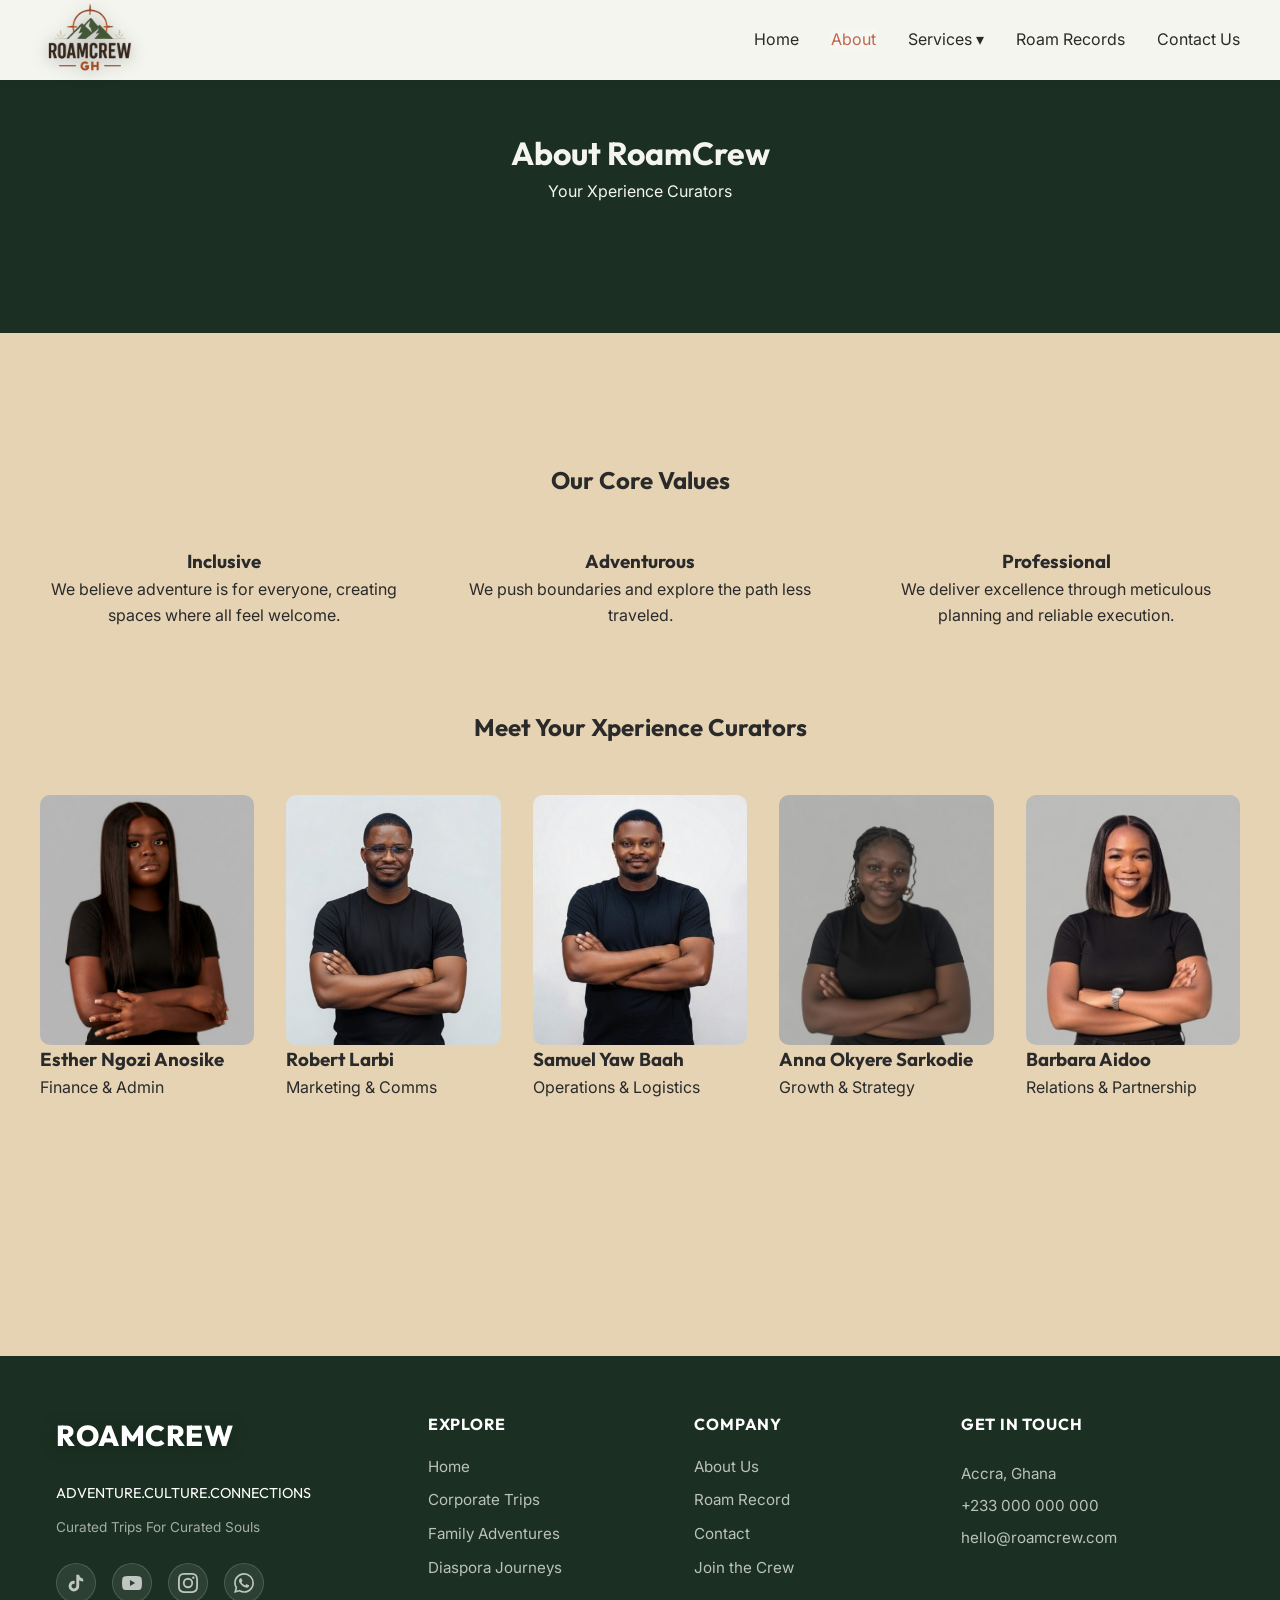
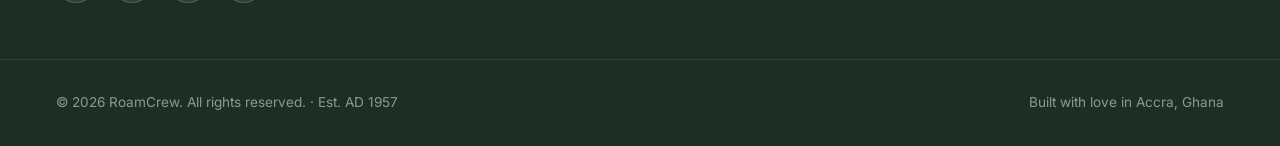
==== about.html @ 4300d651 "goo to go" ====
<!DOCTYPE html>
<html lang="en">
<head>
  <meta charset="UTF-8" />
  <meta name="viewport" content="width=device-width, initial-scale=1.0" />
  <title>About Us | RoamCrew</title>
  <link rel="icon" type="image/png" href="assets/roamcrew-logo_favi.jpg" />
  <link rel="preconnect" href="https://fonts.googleapis.com">
  <link rel="preconnect" href="https://fonts.gstatic.com" crossorigin>
  <link href="https://fonts.googleapis.com/css2?family=Inter:wght@400;500;600&family=Outfit:wght@700;800&display=swap" rel="stylesheet">
  <link rel="stylesheet" href="style.css">
</head>
<body>
<nav class="navbar" id="navbar">
    <div class="nav-container">
      <a href="index.html" class="nav-logo">
        <img src="assets/roamcrew-logo.png" alt="RoamCrew Logo" />
      </a>
      <ul class="nav-links" id="navLinks">
        <li><a href="index.html" >Home</a></li>
        <li><a href="about.html" class="nav-link active">About</a></li>
        <li class="dropdown">
          <a href="#" class="nav-link">Services ▾</a>
          <div class="dropdown-menu">
            <a href="corporate.html">Corporate Trips</a>
            <a href="family.html">Family & Group</a>
            <a href="individual.html">Diaspora & Individual</a>
          </div>
        <li><a href="records.html">Roam Records</a></li>
        <li><a href="contact.html">Contact Us</a></li>
      </ul>
    </div>
  </nav>

  <header class="page-header" style="background-color: var(--color-forest-green); color: var(--color-cream); padding: var(--spacing-xl) 0; text-align: center;">
    <div class="container">
      <h1 data-reveal>About RoamCrew</h1>
      <p data-reveal>Your Xperience Curators</p>
    </div>
  </header>

  <main class="container section">
    <section class="values" style="text-align: center; margin-bottom: 5rem;">
      <h2 data-reveal>Our Core Values</h2>
      <div class="values-grid" style="display: grid; grid-template-columns: repeat(auto-fit, minmax(200px, 1fr)); gap: 3rem; margin-top: 3rem;">
        <div class="value-item" data-reveal>
          <h3>Inclusive</h3>
          <p>We believe adventure is for everyone, creating spaces where all feel welcome.</p>
        </div>
        <div class="value-item" data-reveal>
          <h3>Adventurous</h3>
          <p>We push boundaries and explore the path less traveled.</p>
        </div>
        <div class="value-item" data-reveal>
          <h3>Professional</h3>
          <p>We deliver excellence through meticulous planning and reliable execution.</p>
        </div>
      </div>
    </section>

    <section class="team">
      <h2 style="text-align: center; margin-bottom: 3rem;" data-reveal>Meet Your Xperience Curators</h2>
      <div class="team-grid" style="display: grid; grid-template-columns: repeat(auto-fit, minmax(200px, 1fr)); gap: 2rem;">
        <a href="https://www.linkedin.com/in/esther-ngozi-anosike-173878185?utm_source=share_via&utm_content=profile&utm_medium=member_ios" target="_blank" rel="noopener noreferrer" class="team-card" data-reveal>
          <img src="assets/Ngozi.jpg" alt="Ngozi" class="team-img" style="object-fit: cover; width: 100%; height: 250px; border-radius: 10px;">
          <h3>Esther Ngozi Anosike</h3>
          <p>Finance & Admin</p>
        </a>
        <a href="https://www.linkedin.com/in/robertlarbi?utm_source=share_via&utm_content=profile&utm_medium=member_ios" target="_blank" rel="noopener noreferrer" class="team-card" data-reveal>
          <img src="assets/Robert.jpg" alt="Robert" class="team-img" style="object-fit: cover; width: 100%; height: 250px; border-radius: 10px;">
          <h3>Robert Larbi</h3>
          <p>Marketing & Comms</p>
        </a>
        <a href="https://www.linkedin.com/in/baah-yeboah-samuel?utm_source=share_via&utm_content=profile&utm_medium=member_ios" target="_blank" rel="noopener noreferrer" class="team-card" data-reveal>
          <img src="assets/Sam.jpg" alt="Sam" class="team-img" style="object-fit: cover; width: 100%; height: 250px; border-radius: 10px;">
          <h3>Samuel Yaw Baah</h3>
          <p>Operations & Logistics</p>
        </a>
        <a href="https://www.linkedin.com/in/anna-okyere-sarkodie-33b82614a?utm_source=share_via&utm_content=profile&utm_medium=member_ios" target="_blank" rel="noopener noreferrer" class="team-card" data-reveal>
          <img src="assets/Anna.jpg" alt="Anna" class="team-img" style="object-fit: cover; width: 100%; height: 250px; border-radius: 10px;">
          <h3>Anna Okyere Sarkodie</h3>
          <p>Growth & Strategy</p>
        </a>
        <a href="https://www.linkedin.com/in/barbara-aidoo-6665641a0?utm_source=share_via&utm_content=profile&utm_medium=member_ios" target="_blank" rel="noopener noreferrer" class="team-card" data-reveal>
          <img src="assets/Barbara.jpg" alt="Barbara" class="team-img" style="object-fit: cover; width: 100%; height: 250px; border-radius: 10px;">
          <h3>Barbara Aidoo</h3>
          <p>Relations & Partnership</p>
        </a>
      </div>
    </section>
  </main>

  <footer>
    <div class="footer-top">
      <div class="container">
        <div class="footer-grid">
          <div class="footer-brand">
<span class="footer-logo">ROAMCREW</span>
            <p class="footer-tagline">ADVENTURE.CULTURE.CONNECTIONS</p>
            <p class="footer-desc">Curated Trips For Curated Souls</p>
            <div class="footer-social">
              <a href="https://www.tiktok.com/@roamcrew" target="_blank" class="social-link" aria-label="TikTok">
                <svg viewBox="0 0 24 24" fill="currentColor"><path d="M19.59 6.69a4.83 4.83 0 0 1-3.77-4.25V2h-3.45v13.67a2.89 2.89 0 0 1-5.2 1.74 2.89 2.89 0 0 1 2.31-4.64 2.93 2.93 0 0 1 .88.13V9.4a6.84 6.84 0 0 0-1-.05A6.33 6.33 0 0 0 5 20.1a6.34 6.34 0 0 0 10.86-4.43v-7a8.16 8.16 0 0 0 4.77 1.52v-3.4a4.85 4.85 0 0 1-1-.1z"/></svg>
              </a>
              <a href="https://www.youtube.com/@roamcrew" target="_blank" class="social-link" aria-label="YouTube">
                <svg viewBox="0 0 24 24" fill="currentColor"><path d="M23.5 6.19a3.02 3.02 0 0 0-2.12-2.14C19.5 3.5 12 3.5 12 3.5s-7.5 0-9.38.55A3.02 3.02 0 0 0 .5 6.19 31.5 31.5 0 0 0 0 12a31.5 31.5 0 0 0 .5 5.81 3.02 3.02 0 0 0 2.12 2.14c1.88.55 9.38.55 9.38.55s7.5 0 9.38-.55a3.02 3.02 0 0 0 2.12-2.14A31.5 31.5 0 0 0 24 12a31.5 31.5 0 0 0-.5-5.81zM9.55 15.5V8.5l6.27 3.5-6.27 3.5z"/></svg>
              </a>
              <a href="https://www.instagram.com/roamcrew" target="_blank" class="social-link" aria-label="Instagram">
                <svg viewBox="0 0 24 24" fill="currentColor"><path d="M12 2.16c3.2 0 3.58.01 4.85.07 3.25.15 4.77 1.69 4.92 4.92.06 1.27.07 1.65.07 4.85 0 3.2-.01 3.58-.07 4.85-.15 3.23-1.66 4.77-4.92 4.92-1.27.06-1.65.07-4.85.07-3.2 0-3.58-.01-4.85-.07-3.26-.15-4.77-1.69-4.92-4.92-.06-1.27-.07-1.65-.07-4.85 0-3.2.01-3.58.07-4.85.15-3.23 1.66-4.77 4.92-4.92 1.27-.06 1.65-.07 4.85-.07zM12 0C8.74 0 8.33.01 7.05.07 2.7.27.27 2.7.07 7.05.01 8.33 0 8.74 0 12s.01 3.67.07 4.95c.2 4.35 2.63 6.78 6.98 6.98 1.28.06 1.69.07 4.95.07s3.67-.01 4.95-.07c4.35-.2 6.78-2.63 6.98-6.98.06-1.28.07-1.69.07-4.95s-.01-3.67-.07-4.95c-.2-4.35-2.63-6.78-6.98-6.98C15.67.01 15.26 0 12 0zm0 5.84a6.16 6.16 0 1 0 0 12.32 6.16 6.16 0 0 0 0-12.32zM12 16a4 4 0 1 1 0-8 4 4 0 0 1 0 8zm7.85-10.4a1.44 1.44 0 1 1-2.88 0 1.44 1.44 0 0 1 2.88 0z"/></svg>
              </a>
              <a href="https://wa.me/233000000000" target="_blank" class="social-link" aria-label="WhatsApp">
                <svg viewBox="0 0 24 24" fill="currentColor"><path d="M17.472 14.382c-.297-.149-1.758-.867-2.03-.967-.273-.099-.471-.148-.67.15-.197.297-.767.966-.94 1.164-.173.199-.347.223-.644.075-.297-.15-1.255-.463-2.39-1.475-.883-.788-1.48-1.761-1.653-2.059-.173-.297-.018-.458.13-.606.134-.133.298-.347.446-.52.149-.174.198-.298.298-.497.099-.198.05-.371-.025-.52-.075-.149-.669-1.612-.916-2.207-.242-.579-.487-.5-.669-.51-.173-.008-.371-.01-.57-.01-.198 0-.52.074-.792.372-.272.297-1.04 1.016-1.04 2.479 0 1.462 1.065 2.875 1.213 3.074.149.198 2.096 3.2 5.077 4.487.709.306 1.262.489 1.694.625.712.227 1.36.195 1.871.118.571-.085 1.758-.719 2.006-1.413.248-.694.248-1.289.173-1.413-.074-.124-.272-.198-.57-.347m-5.421 7.403h-.004a9.87 9.87 0 01-5.031-1.378l-.361-.214-3.741.982.998-3.648-.235-.374a9.86 9.86 0 01-1.51-5.26c.001-5.45 4.436-9.884 9.888-9.884 2.64 0 5.122 1.03 6.988 2.898a9.825 9.825 0 012.893 6.994c-.003 5.45-4.437 9.884-9.885 9.884m8.413-18.297A11.815 11.815 0 0012.05 0C5.495 0 .16 5.335.157 11.892c0 2.096.547 4.142 1.588 5.945L.057 24l6.305-1.654a11.882 11.882 0 005.683 1.448h.005c6.554 0 11.89-5.335 11.893-11.893a11.821 11.821 0 00-3.48-8.413z"/></svg>
              </a>
            </div>
          </div>
          <div class="footer-links-group">
            <h4>Explore</h4>
            <ul>
              <li><a href="index.html">Home</a></li>
              <li><a href="corporate.html">Corporate Trips</a></li>
              <li><a href="family.html">Family Adventures</a></li>
              <li><a href="individual.html">Diaspora Journeys</a></li>
            </ul>
          </div>
          <div class="footer-links-group">
            <h4>Company</h4>
            <ul>
              <li><a href="about.html">About Us</a></li>
              <li><a href="records.html">Roam Record</a></li>
              <li><a href="contact.html">Contact</a></li>
<li><a href="#loyalty">Join the Crew</a></li>
            </ul>
          </div>
          <div class="footer-contact">
            <h4>Get in Touch</h4>
            <p>Accra, Ghana</p>
            <p><a href="tel:+233000000000">+233 000 000 000</a></p>
            <p><a href="mailto:hello@roamcrew.com">hello@roamcrew.com</a></p>
          </div>
        </div>
      </div>
    </div>
    <div class="footer-bottom">
      <div class="container">
        <p>&copy; 2026 RoamCrew. All rights reserved. · Est. AD 1957</p>
        <p>Built with love in Accra, Ghana</p>
      </div>
    </div>
  </footer>

  <script src="main.js"></script>
</body>
</html>
---- style.css ----
:root {
  /* Brand Colors */
  --color-cream: #F5F5F0;
  --color-forest-green: #1B3022;
  --color-terracotta: #C1664C;
  --color-warm-sand: #E5D3B3;
  --color-charcoal: #2A2A2A;
  --color-white: #FFFFFF;

  /* Typography */
  --font-primary: 'Outfit', sans-serif;
  --font-secondary: 'Inter', sans-serif;

  /* Spacing */
  --spacing-xs: 0.5rem;
  --spacing-sm: 1rem;
  --spacing-md: 2rem;
  --spacing-lg: 3.5rem;
  --spacing-xl: 8rem;

  /* Radii */
  --radius-sm:   8px;
  --radius-md:   16px;
  --radius-lg:   24px;
  --radius-xl:   40px;
  --radius-pill: 9999px;

  /* Transitions */
  --transition-smooth: all 0.4s cubic-bezier(0.16, 1, 0.3, 1);
  --ease-smooth: cubic-bezier(0.4, 0, 0.2, 1);
  --ease-bounce: cubic-bezier(0.34, 1.56, 0.64, 1);
  --duration-fast: 0.2s;
  --duration-med:  0.4s;
  --duration-slow: 0.7s;

  /* Layout */
  --max-width: 1280px;
  --nav-height: 80px;

}

*,*::before, *::after {
  margin: 0;
  padding: 0;
  box-sizing: border-box;
}
html {
  scroll-behavior: smooth;
  font-size: 16px;
  -webkit-text-size-adjust: 100%;
}

body {
  font-family: var(--font-secondary);
  background-color: var(--color-warm-sand);
  color: var(--color-charcoal);
  line-height: 1.6;
  overflow-x: hidden;
}

h1, h2, h3, h4 {
  font-family: var(--font-primary);
  font-weight: 700;
}

a {
  text-decoration: none;
  color: inherit;
  transition: var(--transition-smooth);
}

ul {
  list-style: none;
}

img, video {
  max-width: 100%;
  height: auto;
  display: block;
}

.container {
  max-width: 1200px;
  margin: 0 auto;
  padding: 0 var(--spacing-sm);
}

.btn {
  display: inline-block;
  padding: 0.6rem 1.5rem;
  border-radius: 50px;
  font-weight: 600;
  cursor: pointer;
  border: none;
  transition: var(--transition-smooth);
  font-family: var(--font-primary);
  text-transform: uppercase;
  letter-spacing: 0.05em;
}

.btn-primary {
  background-color: var(--color-terracotta);
  color: var(--color-white);
}

.btn-primary:hover {
  background-color: var(--color-forest-green);
  transform: translateY(-2px);
  box-shadow: 0 4px 15px rgba(0,0,0,0.1);
}

.btn-outline {
  background-color: transparent;
  border: 2px solid var(--color-forest-green);
  color: var(--color-forest-green);
}

.btn-outline:hover {
  background-color: var(--color-forest-green);
  color: var(--color-white);
}

.btn-outline-white {
  background-color: transparent;
  border: 2px solid var(--color-white);
  color: var(--color-white);
}

.btn-outline-white:hover {
  background-color: var(--color-forest-green);
  border: 2px solid var(--color-forest-green);
  color: var(--color-white);
}

/* Navbar */
nav {
  background-color: var(--color-cream);
  padding: 1rem 0;
  position: sticky;
  top: 0;
  z-index: 1000;
  box-shadow: 0 2px 10px rgba(0,0,0,0.05);
  
}
.navbar {
  position: fixed;
  top: 0;
  left: 0;
  right: 0;
  z-index: 1000;
  height: var(--nav-height);
  transition: all var(--duration-med) var(--ease-smooth);
  padding: 0 1.5rem;
}

.nav-container {
  max-width: var(--max-width);
  margin: 0 auto;
  height: 100%;
  display: flex;
  align-items: center;
  justify-content: space-between;
  padding: 0 var(--spacing-sm);
  /*gap: 2rem;*/
}

.logo {
  font-family: var(--font-primary);
  font-size: 1.5rem;
  font-weight: 800;
  color: var(--color-forest-green);
}
.nav-logo img {
  height: 100px;
  width: auto;
  filter: drop-shadow(0 2px 8px rgba(0,0,0,0.3));
  transition: transform var(--duration-fast);
}
.nav-logo:hover img { transform: scale(1.05); }

.nav-links {
  display: flex;
  gap: 2rem;
}

.nav-links a:hover {
  color: var(--color-terracotta);
}
.nav-link.active {
  color: var(--color-terracotta);
  background: rgba(255,255,255,0.1);

}

  /* Dropdown */
.dropdown {
  position: relative;
}
.dropdown-menu {
  position: absolute;
  top: calc(100% + 0.5rem);
  left: 50%;
  transform: translateX(-50%) translateY(-10px);
  background: var(--color-terracotta);
  border: 1px solid rgba(255,255,255,0.1);
  border-radius: var(--radius-md);
  padding: 0.75rem;
  min-width: 220px;
  opacity: 0;
  pointer-events: none;
  transition: all var(--duration-fast) var(--ease-smooth);
  box-shadow: var(--shadow-lg);
}
.dropdown.open .dropdown-menu {
  opacity: 1;
  pointer-events: all;
  transform: translateX(-50%) translateY(0);
}
.dropdown-menu a {
  display: block;
  padding: 0.6rem 1rem;
  font-size: 0.9rem;
  color: rgba(255,255,255,0.8);
  border-radius: var(--radius-sm);
  transition: all var(--duration-fast);
}
.dropdown-menu a:hover {
  background: rgba(255,255,255,0.1);
  color: var(--color-white);
  padding-left: 1.25rem;
}

/* Footer */
footer {
  background-color: var(--color-forest-green);
  color: var(--color-cream);
  margin-top: var(--spacing-xl);
}

.footer-top {
  padding: var(--spacing-lg) 0;
}

.footer-grid {
  display: grid;
  grid-template-columns: 1.5fr 1fr 1fr 1.25fr;
  gap: var(--spacing-lg);
  align-items: start;
}

.footer-brand {
  display: flex;
  flex-direction: column;
  gap: var(--spacing-sm);
}

.footer-logo {
  font-family: var(--font-primary);
  font-size: 1.8rem;
  font-weight: 800;
  color: var(--color-white);
  letter-spacing: 0.02em;
  display: block;
  filter: drop-shadow(0 2px 8px rgba(0,0,0,0.3));
}

.footer-tagline {
  font-family: var(--font-primary);
  font-weight: 4500;
  font-size: 0.90rem;
  color: var(--color-white);
  margin-top: var(--spacing-xs);
}

.footer-desc {
  font-size: 0.85rem;
  color: rgba(255,255,255,0.6);
  margin-top: -0.25rem;
}

.footer-social {
  display: flex;
  gap: var(--spacing-sm);
  margin-top: var(--spacing-xs);
}

.social-link {
  width: 40px;
  height: 40px;
  display: flex;
  align-items: center;
  justify-content: center;
  color: rgba(255,255,255,0.7);
  background: rgba(255,255,255,0.08);
  border: 1px solid rgba(255,255,255,0.15);
  border-radius: 50%;
  transition: var(--transition-smooth);
}

.social-link svg {
  width: 20px;
  height: 20px;
}

.social-link:hover {
  background: rgba(255,255,255,0.15);
  color: var(--color-white);
  border-color: rgba(255,255,255,0.3);
  transform: translateY(-3px);
}

.footer-links-group h4,
.footer-contact h4 {
  font-family: var(--font-primary);
  font-size: 1rem;
  font-weight: 700;
  color: var(--color-white);
  margin-bottom: var(--spacing-sm);
  text-transform: uppercase;
  letter-spacing: 0.05em;
}

.footer-links-group ul {
  display: flex;
  flex-direction: column;
  gap: 0.5rem;
}

.footer-links-group ul li a,
.footer-contact p a {
  color: rgba(255,255,255,0.7);
  font-size: 0.95rem;
  transition: var(--transition-smooth);
}

.footer-links-group ul li a:hover,
.footer-contact p a:hover {
  color: var(--color-white);
  padding-left: 0.25rem;
}

.footer-contact {
  display: flex;
  flex-direction: column;
  gap: 0.5rem;
}

.footer-contact p {
  color: rgba(255,255,255,0.7);
  font-size: 0.95rem;
}

.footer-wa-btn {
  margin-top: var(--spacing-sm);
  align-self: flex-start;
}

.footer-bottom {
  border-top: 1px solid rgba(255,255,255,0.08);
  padding: var(--spacing-md) 0;
}

.footer-bottom .container {
  display: flex;
  justify-content: space-between;
  align-items: center;
  flex-wrap: wrap;
  gap: var(--spacing-sm);
}

.footer-bottom p {
  font-size: 0.85rem;
  color: rgba(255,255,255,0.5);
}

@media (max-width: 900px) {
  .footer-grid {
    grid-template-columns: 1fr 1fr;
    gap: var(--spacing-md);
  }
  .footer-brand {
    grid-column: 1 / -1;
  }
}

@media (max-width: 480px) {
  .footer-grid {
    grid-template-columns: 1fr;
  }
  .footer-bottom .container {
    flex-direction: column;
    text-align: center;
  }
}

/* Hero Section */
.hero {
  height: 100vh;
  position: relative;
  display: flex;
  align-items: center;
  justify-content: center;
  overflow: hidden;
  color: var(--color-white);
  text-align: center;
}

.hero-video {
  position: absolute;
  top: 50%;
  left: 50%;
  min-width: 100%;
  min-height: 100%;
  width: auto;
  height: auto;
  transform: translate(-50%, -50%);
  z-index: -2;
  object-fit: cover;
}

.hero-overlay {
  position: absolute;
  top: 0;
  left: 0;
  width: 100%;
  height: 100%;
  background: rgba(27, 48, 34, 0.4); /* Deep Forest Green with transparency */
  z-index: -1;
}

.hero-content h1 {
  font-size: 3rem;
  margin-bottom: 1rem;
  text-transform: uppercase;
  letter-spacing: 0.1em;
}

.hero-content p {
  font-size: 1.5rem;
  margin-bottom: 2rem;
  font-weight: 300;
  letter-spacing: 0.2em;
}

.hero-actions {
  display: flex;
  gap: 1.5rem;
  justify-content: center;
}

/* Sections */
.section {
  padding: var(--spacing-xl) 0;
}

.section-title {
  text-align: center;
  font-size: 2.5rem;
  margin-bottom: var(--spacing-lg);
  color: var(--color-forest-green);
}

/* Adventure Grid */
.adventure-grid {
  display: grid;
  grid-template-columns: repeat(auto-fit, minmax(300px, 1fr));
  gap: var(--spacing-md);
}

.adventure-card {
  background: var(--color-white);
  border-radius: 15px;
  overflow: hidden;
  box-shadow: 0 10px 30px rgba(0,0,0,0.05);
  transition: var(--transition-smooth);
}

.adventure-card:hover {
  transform: translateY(-10px);
}

.adventure-card.tbd {
  background: var(--color-cream);
  border: 2px dashed var(--color-forest-green);
  display: flex;
  align-items: center;
  justify-content: center;
  min-height: 400px;
  text-align: center;
}

.card-image img {
  width: 100%;
  height: 300px;
  object-fit: cover;
}

.card-content {
  padding: 1.5rem;
}

.card-content h3 {
  margin-bottom: 0.5rem;
}

.card-content p {
  color: var(--color-terracotta);
  font-weight: 600;
  margin-bottom: 1rem;
}

/* --- Featured Card: Full-bleed image with overlay --- */
.adventure-card.card-image-bg {
  position: relative;
  min-height: 400px;
  display: flex;
  align-items: flex-end;
  background: none;
  overflow: hidden;
  cursor: pointer;
  transition: transform 0.5s cubic-bezier(0.34, 1.56, 0.64, 1), box-shadow 0.5s ease;
}

.adventure-card.card-image-bg:hover {
  transform: translateY(-12px) scale(1.02);
  box-shadow: 0 24px 50px rgba(0, 0, 0, 0.25);
}

.adventure-card.card-image-bg .card-bg-img {
  position: absolute;
  top: 0;
  left: 0;
  width: 100%;
  height: 100%;
  object-fit: cover;
  z-index: 0;
  border-radius: 15px;
  transition: transform 0.7s cubic-bezier(0.16, 1, 0.3, 1);
}

.adventure-card.card-image-bg:hover .card-bg-img {
  transform: scale(1.1);
}

.adventure-card.card-image-bg::before {
  content: '';
  position: absolute;
  inset: 0;
  background: linear-gradient(to top, rgba(0, 0, 0, 0.75) 0%, rgba(0, 0, 0, 0.35) 50%, rgba(0, 0, 0, 0.1) 100%);
  z-index: 1;
  border-radius: 15px;
  transition: background 0.5s ease;
}

.adventure-card.card-image-bg:hover::before {
  background: linear-gradient(to top, rgba(0, 0, 0, 0.85) 0%, rgba(0, 0, 0, 0.45) 50%, rgba(0, 0, 0, 0.2) 100%);
}

.adventure-card.card-image-bg .card-content {
  position: relative;
  z-index: 2;
  color: var(--color-white);
  width: 100%;
  transition: transform 0.5s cubic-bezier(0.16, 1, 0.3, 1);
}

.adventure-card.card-image-bg:hover .card-content {
  transform: translateY(-4px);
}

.adventure-card.card-image-bg .card-content h3 {
  color: var(--color-white);
}

.adventure-card.card-image-bg .card-content p {
  color: var(--color-warm-sand);
}

.adventure-card.card-image-bg .btn-primary {
  background-color: var(--color-terracotta);
  color: var(--color-white);
  position: relative;
  z-index: 3;
  transition: all 0.3s ease;
}

.adventure-card.card-image-bg .btn-primary:hover {
  background-color: var(--color-forest-green);
  transform: translateY(-2px);
  box-shadow: 0 4px 15px rgba(0, 0, 0, 0.3);
}

/* --- Image Lightbox Modal --- */
.modal-overlay {
  position: fixed;
  inset: 0;
  background: rgba(0, 0, 0, 0.92);
  display: flex;
  align-items: center;
  justify-content: center;
  z-index: 2000;
  opacity: 0;
  pointer-events: none;
  transition: opacity 0.4s ease;
  padding: 2rem;
}

.modal-overlay.active {
  opacity: 1;
  pointer-events: all;
}

.lightbox-content {
  position: relative;
  max-width: 90vw;
  max-height: 90vh;
  display: flex;
  align-items: center;
  justify-content: center;
  transform: scale(0.9);
  transition: transform 0.4s cubic-bezier(0.34, 1.56, 0.64, 1);
}

.modal-overlay.active .lightbox-content {
  transform: scale(1);
}

.lightbox-img {
  max-width: 100%;
  max-height: 85vh;
  border-radius: var(--radius-md);
  box-shadow: 0 20px 60px rgba(0, 0, 0, 0.5);
  object-fit: contain;
}

.lightbox-close {
  position: absolute;
  top: -48px;
  right: 0;
  background: none;
  border: none;
  color: var(--color-white);
  font-size: 2.5rem;
  cursor: pointer;
  line-height: 1;
  opacity: 0.8;
  transition: opacity 0.2s ease, transform 0.2s ease;
  z-index: 10;
}

.lightbox-close:hover {
  opacity: 1;
  transform: scale(1.1);
}

.lightbox-caption {
  position: absolute;
  bottom: -48px;
  left: 0;
  right: 0;
  text-align: center;
  color: var(--color-white);
  font-family: var(--font-primary);
  font-size: 1.2rem;
  opacity: 0.9;
}

/* Loyalty Section */
.loyalty-section {
  background-color: var(--color-forest-green);
  color: var(--color-cream);
  padding: var(--spacing-lg) 0;
  text-align: center;
}

.loyalty-box {
  max-width: 800px;
  margin: 0 auto;
}

.discount-grid {
  display: flex;
  justify-content: center;
  gap: var(--spacing-lg);
  margin-top: var(--spacing-md);
}

.discount-item .percentage {
  display: block;
  font-size: 3rem;
  font-family: var(--font-primary);
  color: var(--color-terracotta);
}

/* Trust Badges */
.trust-badges {
  /*background-color: var(--color-cream);*/
  padding: 1.5rem 0;
  border-bottom: 1px solid rgba(255,255,255,0.08);
}

.trust-container {
  max-width: var(--max-width);
  margin: 0 auto;
  padding: 0 var(--spacing-sm);
}
.trust-label {
  text-align: center;
  font-size: 0.7rem;
  font-weight: 700;
  letter-spacing: 0.2em;
  text-transform: uppercase;
  color: var(--color-forest-green);
  margin-bottom: 1.25rem;
}
.trust-carousel-wrapper {
  overflow: hidden;
  width: 100%;
}

.trust-logos {
  display: flex;
  align-items: center;
  gap: 1rem;
  flex-wrap: nowrap;
  width: max-content;
  animation: scrollTrust 25s linear infinite;
}

.trust-logos:hover {
  animation-play-state: paused;
}

@keyframes scrollTrust {
  0% {
    transform: translateX(0);
  }
  100% {
    transform: translateX(-50%);
  }
}
.trust-logo-item { display: flex; align-items: center; }
.trust-logo-badge {
  display: flex;
  align-items: center;
  gap: 0.5rem;
  color: var(--color-forest-green);
  font-weight: 600;
  font-size: 0.9rem;
  padding: 0.4rem 1rem;
  border-radius: var(--radius-pill);
  border: 1px solid rgba(255,255,255,0.1);
  transition: all var(--duration-fast);
}
.trust-logo-badge:hover {
  background: rgba(255,255,255,0.1);
  color: var(--white);
}
.trust-icon { font-size: 1.2rem; }
.trust-logo-img {
  height: 80px;
  width: auto;
  max-width: 160px;
  object-fit: contain;
  opacity: 0.85;
  transition: opacity var(--duration-fast);
}
.trust-logo-img:hover {
  opacity: 1;
}
.trust-divider {
  width: 1px;
  height: 24px;
  margin: 0 0.25rem;
}


.badges-grid {
  display: flex;
  flex-direction: column;
  gap: 2rem;
  align-items: center;
}

.badge-item img {
  width: 80px;
  margin: 0 auto 0.5rem;
}

/* WhatsApp Button */
.whatsapp-btn {
  position: fixed;
  bottom: 2rem;
  right: 2rem;
  width: 60px;
  height: 60px;
  background-color: #25D366;
  border-radius: 50%;
  display: flex;
  align-items: center;
  justify-content: center;
  box-shadow: 0 4px 15px rgba(0,0,0,0.2);
  z-index: 1000;
}

.whatsapp-btn img {
  width: 35px;
}

/* Services Section */
.services-section {
  background-color: var(--color-forest-green);
  color: var(--color-cream);
  padding: var(--spacing-xl) 0;
}

.services-section .section-header {
  text-align: center;
  max-width: 700px;
  margin: 0 auto var(--spacing-lg);
}

.services-section .section-badge {
  display: inline-block;
  padding: 0.4rem 1rem;
  /*background: rgba(255,255,255,0.1);
  border: 1px solid rgba(255,255,255,0.15);*/
  border-radius: var(--radius-pill);
  font-size: 0.85rem;
  font-weight: 700;
  letter-spacing: 0.15em;
  text-transform: uppercase;
  color: var(--color-warm-sand);
  margin-bottom: var(--spacing-sm);
}

.services-section .section-title {
  color: var(--color-white);
  font-size: 2.5rem;
  margin-bottom: var(--spacing-sm);
}

.services-section .section-sub {
  color: rgba(255,255,255,0.75);
  font-size: 1.1rem;
  line-height: 1.6;
}

.services-grid {
  display: grid;
  grid-template-columns: repeat(auto-fit, minmax(320px, 1fr));
  gap: var(--spacing-md);
}
 .section-sub_a {
  font-size: 1.1rem;
  color: var(--color-charcoal);
  max-width: 600px;
  margin: 0 auto;
  line-height: 1.7;
}

.service-card {
  background: rgba(255,255,255,0.05);
  border: 1px solid rgba(255,255,255,0.1);
  border-radius: var(--radius-lg);
  padding: var(--spacing-md);
  display: flex;
  flex-direction: column;
  gap: var(--spacing-sm);
  transition: var(--transition-smooth);
  backdrop-filter: blur(10px);
}

.service-card:hover {
  transform: translateY(-8px);
  background: rgba(255,255,255,0.08);
  border-color: rgba(255,255,255,0.25);
  box-shadow: 0 20px 40px rgba(0,0,0,0.2);
}

.service-icon-wrap {
  width: 56px;
  height: 56px;
  background: rgba(255,255,255,0.1);
  border-radius: var(--radius-md);
  display: flex;
  align-items: center;
  justify-content: center;
  margin-bottom: var(--spacing-xs);
}

.service-icon {
  width: 28px;
  height: 28px;
  color: var(--color-warm-sand);
}

.service-tag {
  display: inline-block;
  font-size: 0.75rem;
  font-weight: 700;
  letter-spacing: 0.1em;
  text-transform: uppercase;
  color: var(--color-terracotta);
  margin-bottom: 0.25rem;
}

.service-content h3 {
  color: var(--color-white);
  font-size: 1.4rem;
  margin-bottom: var(--spacing-xs);
}

.service-content p {
  color: rgba(255,255,255,0.7);
  font-size: 0.95rem;
  line-height: 1.6;
  margin-bottom: var(--spacing-sm);
}

.service-features {
  margin-bottom: var(--spacing-sm);
}

.service-features li {
  color: rgba(255,255,255,0.75);
  font-size: 0.9rem;
  margin-bottom: 0.35rem;
  display: flex;
  align-items: center;
  gap: 0.5rem;
}

.service-cta {
  display: inline-flex;
  align-items: center;
  gap: 0.4rem;
  color: var(--color-warm-sand);
  font-weight: 600;
  font-size: 0.95rem;
  margin-top: auto;
  transition: var(--transition-smooth);
}

.service-card:hover .service-cta {
  color: var(--color-white);
  gap: 0.7rem;
}

/* Why RoamCrew Section */
.why-section {
  background-color: var(--color-warm-sand);
  padding: var(--spacing-xl) 0;
  overflow: hidden;
}

.why-section .section-badge {
  display: inline-block;
  padding: 0.25rem 0.75rem;
  border-radius: var(--radius-pill);
  font-size: 0.8rem;
  font-weight: 700;
  letter-spacing: 0.12em;
  text-transform: uppercase;
  color: var(--color-terracotta);
  background: rgba(193, 102, 76, 0.1);
  border: 1px solid rgba(193, 102, 76, 0.2);
  margin-bottom: var(--spacing-xs);
}

.why-section .section-title {
  text-align: left;
  font-size: 2.8rem;
  color: var(--color-forest-green);
  margin-bottom: var(--spacing-sm);
  line-height: 1.15;
}

.why-grid {
  display: grid;
  grid-template-columns: 1fr 1fr;
  gap: var(--spacing-lg);
  align-items: center;
  min-height: 600px;
}

.why-content {
  display: flex;
  flex-direction: column;
  align-items: flex-start;
  gap: var(--spacing-md);
}

.why-desc {
  font-size: 1.1rem;
  line-height: 1.7;
  color: var(--color-charcoal);
  max-width: 520px;
}

.why-stats {
  display: flex;
  gap: var(--spacing-lg);
  margin: var(--spacing-sm) 0;
}

.why-stat {
  display: flex;
  flex-direction: column;
  gap: 0.35rem;
}

.stat-number {
  font-family: var(--font-primary);
  font-size: 2.2rem;
  font-weight: 800;
  color: var(--color-terracotta);
  line-height: 1;
}

.stat-label {
  font-size: 0.85rem;
  color: var(--color-charcoal);
  opacity: 0.75;
  font-weight: 500;
}

/* Why Bars Visual */
.why-visual {
  display: flex;
  align-items: center;
  justify-content: center;
  height: 100%;
}

.why-bars {
  display: flex;
  flex-direction: column;
  gap: 1rem;
  width: 100%;
  max-width: 480px;
  padding: 0 1rem;
}

.why-bar {
  position: relative;
  width: 100%;
  min-height: 120px;
  border-radius: var(--radius-lg);
  display: flex;
  align-items: center;
  padding: 1.25rem 1.5rem;
  cursor: pointer;
  transition: all 0.5s cubic-bezier(0.34, 1.56, 0.64, 1);
  overflow: hidden;
  box-shadow: 0 8px 30px rgba(0,0,0,0.08);
}

.why-bar-1 {
  background: linear-gradient(135deg, rgba(193, 102, 76, 0.95) 0%, rgba(193, 102, 76, 1) 100%);
}

.why-bar-2 {
  background: linear-gradient(135deg, rgba(27, 48, 34, 0.95) 0%, rgba(27, 48, 34, 1) 100%);
}

.why-bar-3 {
  background: linear-gradient(135deg, rgba(229, 211, 179, 0.95) 0%, rgba(229, 211, 179, 1) 100%);
}

.why-bar-inner {
  display: flex;
  flex-direction: row;
  align-items: center;
  text-align: left;
  gap: 1rem;
  transition: all 0.5s cubic-bezier(0.34, 1.56, 0.64, 1);
}

.why-bar-emoji {
  font-size: 2.5rem;
  display: block;
  flex-shrink: 0;
  transition: transform 0.4s var(--ease-bounce);
}

.why-bar-text h4 {
  font-size: 1.1rem;
  font-weight: 700;
  color: var(--color-white);
  margin-bottom: 0.35rem;
  line-height: 1.2;
}

.why-bar-text p {
  font-size: 0.9rem;
  line-height: 1.5;
  color: rgba(255,255,255,0.9);
  max-width: 100%;
  opacity: 0.95;
}

.why-bar-3 .why-bar-text h4,
.why-bar-3 .why-bar-text p {
  color: var(--color-forest-green);
}

.why-bar-3 .why-bar-text p {
  color: rgba(27, 48, 34, 0.85);
}

/* Hover Effects */
.why-bar:hover {
  transform: translateY(-6px) scale(1.02);
  box-shadow: 0 20px 45px rgba(0,0,0,0.12);
  z-index: 2;
}

.why-bar:hover .why-bar-emoji {
  transform: scale(1.15) rotate(-5deg);
}

.why-bar:hover .why-bar-inner {
  gap: 1.15rem;
}

/* Bar entrance animation */
.why-bar[data-reveal="bar"] {
  opacity: 0;
  transform: translateX(40px) scaleX(0.95);
  transform-origin: center;
}

.why-bar[data-reveal="bar"].revealed {
  opacity: 1;
  transform: translateX(0) scaleX(1);
}

.why-bar[data-reveal="bar"].revealed:nth-child(1) { transition-delay: 0.1s; }
.why-bar[data-reveal="bar"].revealed:nth-child(2) { transition-delay: 0.25s; }
.why-bar[data-reveal="bar"].revealed:nth-child(3) { transition-delay: 0.4s; }

/* Responsive */
@media (max-width: 900px) {
  .why-grid {
    grid-template-columns: 1fr;
    gap: var(--spacing-lg);
    min-height: auto;
  }

  .why-section .section-title {
    font-size: 2.2rem;
    text-align: center;
  }

  .why-content {
    align-items: center;
    text-align: center;
  }

  .why-desc {
    max-width: 100%;
  }

  .why-stats {
    justify-content: center;
    gap: var(--spacing-md);
  }

  .why-visual {
    min-height: auto;
  }

  .why-bars {
    height: auto;
    max-width: 100%;
    padding: 0;
  }
}

@media (max-width: 480px) {
  .why-bars {
    gap: 0.75rem;
    height: auto;
  }

  .why-bar {
    min-height: 100px;
    padding: 1rem;
    gap: 0.75rem;
  }

  .why-bar-emoji {
    font-size: 2rem;
  }

  .why-bar-text h4 {
    font-size: 1rem;
  }

  .why-bar-text p {
    font-size: 0.8rem;
  }

  .stat-number {
    font-size: 1.8rem;
  }
}

/* ===== TESTIMONIALS SECTION ===== */
.testimonials-section {
  background: linear-gradient(180deg, var(--color-warm-sand) 0%, var(--color-cream) 40%, var(--color-cream) 100%);
  padding: var(--spacing-xl) 0;
  position: relative;
  overflow: hidden;
}

.testimonials-section::before {
  content: '';
  position: absolute;
  top: -100px;
  right: -100px;
  width: 400px;
  height: 400px;
  background: radial-gradient(circle, rgba(193, 102, 76, 0.08) 0%, transparent 70%);
  pointer-events: none;
}

.testimonials-section::after {
  content: '';
  position: absolute;
  bottom: -100px;
  left: -100px;
  width: 400px;
  height: 400px;
  background: radial-gradient(circle, rgba(27, 48, 34, 0.06) 0%, transparent 70%);
  pointer-events: none;
}

.testimonials-section .section-header {
  text-align: center;
  margin-bottom: var(--spacing-lg);
  position: relative;
  z-index: 1;
}

.testimonials-section .section-badge {
  display: inline-block;
  padding: 0.4rem 1rem;
  border-radius: var(--radius-pill);
  font-size: 0.85rem;
  font-weight: 700;
  letter-spacing: 0.15em;
  text-transform: uppercase;
  color: var(--color-terracotta);
  background: rgba(193, 102, 76, 0.1);
  border: 1px solid rgba(193, 102, 76, 0.2);
  margin-bottom: var(--spacing-sm);
}

.testimonials-section .section-title {
  color: var(--color-forest-green);
  font-size: 2.5rem;
  margin-bottom: 0;
}

.testimonials-grid {
  display: grid;
  grid-template-columns: repeat(3, 1fr);
  gap: var(--spacing-md);
  position: relative;
  z-index: 1;
}

.testimonial-card {
  background: var(--color-white);
  border-radius: var(--radius-lg);
  padding: var(--spacing-md);
  display: flex;
  flex-direction: column;
  position: relative;
  box-shadow: 0 8px 30px rgba(27, 48, 34, 0.06);
  border: 1px solid rgba(27, 48, 34, 0.05);
  transition: all 0.5s cubic-bezier(0.34, 1.56, 0.64, 1);
  overflow: hidden;
}

.testimonial-card::before {
  content: '';
  position: absolute;
  top: 0;
  left: 0;
  right: 0;
  height: 4px;
  background: linear-gradient(90deg, var(--color-terracotta), var(--color-warm-sand));
  opacity: 0;
  transition: opacity 0.4s ease;
}

.testimonial-card:hover {
  transform: translateY(-12px) scale(1.02);
  box-shadow: 0 24px 50px rgba(27, 48, 34, 0.12);
  border-color: rgba(193, 102, 76, 0.2);
}

.testimonial-card:hover::before {
  opacity: 1;
}

.testimonial-card--featured {
  background: linear-gradient(135deg, var(--color-forest-green) 0%, #2a4a35 100%);
  color: var(--color-white);
  border: 1px solid rgba(255, 255, 255, 0.08);
  box-shadow: 0 12px 40px rgba(27, 48, 34, 0.2);
}

.testimonial-card--featured::before {
  background: linear-gradient(90deg, var(--color-warm-sand), var(--color-terracotta));
}

.testimonial-card--featured .testimonial-quote {
  color: var(--color-warm-sand);
  opacity: 0.6;
}

.testimonial-card--featured .testimonial-text {
  color: rgba(255, 255, 255, 0.95);
}

.testimonial-card--featured .author-name {
  color: var(--color-white);
}

.testimonial-card--featured .author-role {
  color: rgba(255, 255, 255, 0.7);
}

.testimonial-card--featured .star {
  color: var(--color-warm-sand);
}

.testimonial-quote {
  font-family: var(--font-primary);
  font-size: 4rem;
  line-height: 1;
  color: var(--color-terracotta);
  opacity: 0.35;
  margin-bottom: -0.5rem;
  user-select: none;
  transition: all 0.4s var(--ease-bounce);
}

.testimonial-card:hover .testimonial-quote {
  transform: scale(1.15) rotate(-3deg);
  opacity: 0.55;
}

.testimonial-text {
  font-size: 1.05rem;
  line-height: 1.7;
  color: var(--color-charcoal);
  margin-bottom: var(--spacing-md);
  flex-grow: 1;
  font-style: italic;
}

.testimonial-stars {
  display: flex;
  gap: 0.25rem;
  margin-bottom: var(--spacing-sm);
}

.star {
  font-size: 1rem;
  color: var(--color-terracotta);
  transition: transform 0.3s var(--ease-bounce);
}

.testimonial-card:hover .star {
  animation: starPop 0.5s ease forwards;
}

.testimonial-card:hover .star:nth-child(1) { animation-delay: 0s; }
.testimonial-card:hover .star:nth-child(2) { animation-delay: 0.05s; }
.testimonial-card:hover .star:nth-child(3) { animation-delay: 0.1s; }
.testimonial-card:hover .star:nth-child(4) { animation-delay: 0.15s; }
.testimonial-card:hover .star:nth-child(5) { animation-delay: 0.2s; }

@keyframes starPop {
  0% { transform: scale(1); }
  50% { transform: scale(1.3); }
  100% { transform: scale(1); }
}

.testimonial-author {
  display: flex;
  align-items: center;
  gap: var(--spacing-sm);
  margin-top: auto;
  padding-top: var(--spacing-sm);
  border-top: 1px solid rgba(27, 48, 34, 0.06);
}

.testimonial-card--featured .testimonial-author {
  border-top: 1px solid rgba(255, 255, 255, 0.1);
}

.author-avatar {
  width: 48px;
  height: 48px;
  border-radius: 50%;
  display: flex;
  align-items: center;
  justify-content: center;
  font-family: var(--font-primary);
  font-weight: 700;
  font-size: 0.9rem;
  color: var(--color-white);
  background: linear-gradient(135deg, var(--color-terracotta) 0%, #d9856a 100%);
  flex-shrink: 0;
  transition: all 0.4s var(--ease-bounce);
}

.testimonial-card:hover .author-avatar {
  transform: scale(1.1) rotate(5deg);
  box-shadow: 0 4px 12px rgba(193, 102, 76, 0.3);
}

.testimonial-card--featured .author-avatar {
  background: linear-gradient(135deg, var(--color-warm-sand) 0%, #f0e0c5 100%);
  color: var(--color-forest-green);
}

.author-info {
  display: flex;
  flex-direction: column;
  gap: 0.15rem;
}

.author-name {
  font-family: var(--font-primary);
  font-weight: 700;
  font-size: 1rem;
  color: var(--color-forest-green);
}

.author-role {
  font-size: 0.85rem;
  color: rgba(42, 42, 42, 0.6);
  font-weight: 500;
}

/* Testimonial entrance animations */
.testimonial-card[data-reveal] {
  opacity: 0;
  transform: translateY(40px) scale(0.95);
  transition: all 0.7s cubic-bezier(0.16, 1, 0.3, 1);
}

.testimonial-card[data-reveal].revealed {
  opacity: 1;
  transform: translateY(0) scale(1);
}

.testimonial-card[data-reveal].revealed:nth-child(1) { transition-delay: 0.1s; }
.testimonial-card[data-reveal].revealed:nth-child(2) { transition-delay: 0.25s; }
.testimonial-card[data-reveal].revealed:nth-child(3) { transition-delay: 0.4s; }

/* Responsive Testimonials */
@media (max-width: 900px) {
  .testimonials-grid {
    grid-template-columns: 1fr;
    max-width: 600px;
    margin: 0 auto;
  }

  .testimonial-card--featured {
    order: -1;
  }
}

@media (max-width: 480px) {
  .testimonial-card {
    padding: var(--spacing-sm);
  }

  .testimonial-quote {
    font-size: 3rem;
  }

  .testimonial-text {
    font-size: 0.95rem;
  }
}

/* Animations */
[data-reveal] {
  opacity: 0;
  transform: translateY(30px);
  transition: var(--transition-smooth);
}

[data-reveal].revealed {
  opacity: 1;
  transform: translateY(0);
}

/* Responsive */
@media (max-width: 768px) {
  .hero-content h1 {
    font-size: 1.5rem;
  }
  .nav-links {
    display: none; /* Mobile menu needed */
  }
}
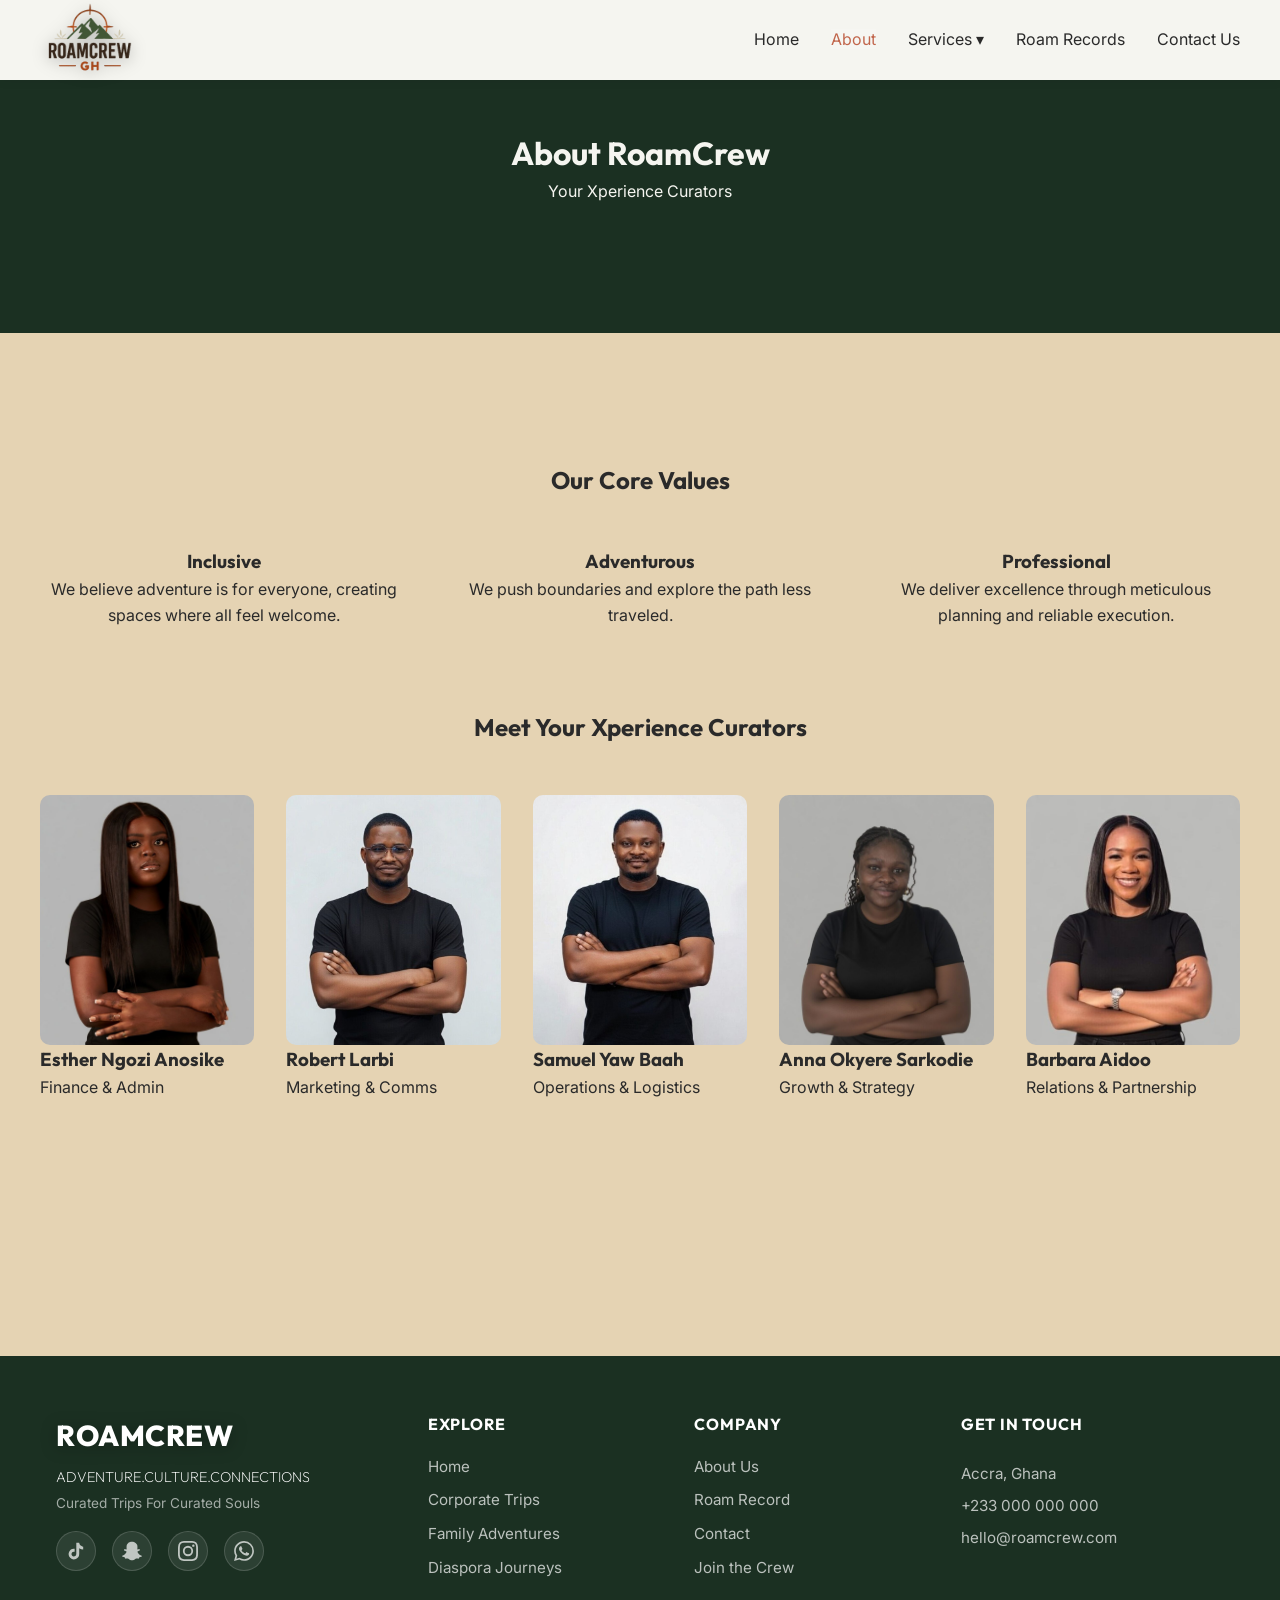
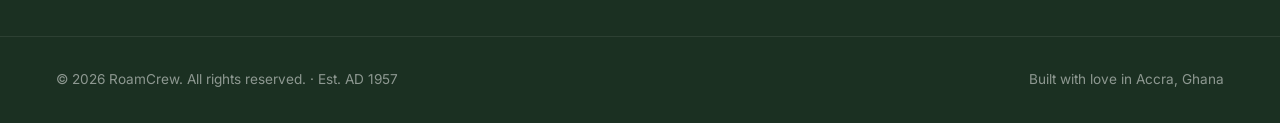
==== commit ff5eab99: "2" ====
--- a/about.html
+++ b/about.html
@@ -1,153 +1,159 @@
-<!DOCTYPE html>
-<html lang="en">
-<head>
-  <meta charset="UTF-8" />
-  <meta name="viewport" content="width=device-width, initial-scale=1.0" />
-  <title>About Us | RoamCrew</title>
-  <link rel="icon" type="image/png" href="assets/roamcrew-logo_favi.jpg" />
-  <link rel="preconnect" href="https://fonts.googleapis.com">
-  <link rel="preconnect" href="https://fonts.gstatic.com" crossorigin>
-  <link href="https://fonts.googleapis.com/css2?family=Inter:wght@400;500;600&family=Outfit:wght@700;800&display=swap" rel="stylesheet">
-  <link rel="stylesheet" href="style.css">
-</head>
-<body>
-<nav class="navbar" id="navbar">
-    <div class="nav-container">
-      <a href="index.html" class="nav-logo">
-        <img src="assets/roamcrew-logo.png" alt="RoamCrew Logo" />
-      </a>
-      <ul class="nav-links" id="navLinks">
-        <li><a href="index.html" >Home</a></li>
-        <li><a href="about.html" class="nav-link active">About</a></li>
-        <li class="dropdown">
-          <a href="#" class="nav-link">Services ▾</a>
-          <div class="dropdown-menu">
-            <a href="corporate.html">Corporate Trips</a>
-            <a href="family.html">Family & Group</a>
-            <a href="individual.html">Diaspora & Individual</a>
-          </div>
-        <li><a href="records.html">Roam Records</a></li>
-        <li><a href="contact.html">Contact Us</a></li>
-      </ul>
-    </div>
-  </nav>
-
-  <header class="page-header" style="background-color: var(--color-forest-green); color: var(--color-cream); padding: var(--spacing-xl) 0; text-align: center;">
-    <div class="container">
-      <h1 data-reveal>About RoamCrew</h1>
-      <p data-reveal>Your Xperience Curators</p>
-    </div>
-  </header>
-
-  <main class="container section">
-    <section class="values" style="text-align: center; margin-bottom: 5rem;">
-      <h2 data-reveal>Our Core Values</h2>
-      <div class="values-grid" style="display: grid; grid-template-columns: repeat(auto-fit, minmax(200px, 1fr)); gap: 3rem; margin-top: 3rem;">
-        <div class="value-item" data-reveal>
-          <h3>Inclusive</h3>
-          <p>We believe adventure is for everyone, creating spaces where all feel welcome.</p>
-        </div>
-        <div class="value-item" data-reveal>
-          <h3>Adventurous</h3>
-          <p>We push boundaries and explore the path less traveled.</p>
-        </div>
-        <div class="value-item" data-reveal>
-          <h3>Professional</h3>
-          <p>We deliver excellence through meticulous planning and reliable execution.</p>
-        </div>
-      </div>
-    </section>
-
-    <section class="team">
-      <h2 style="text-align: center; margin-bottom: 3rem;" data-reveal>Meet Your Xperience Curators</h2>
-      <div class="team-grid" style="display: grid; grid-template-columns: repeat(auto-fit, minmax(200px, 1fr)); gap: 2rem;">
-        <a href="https://www.linkedin.com/in/esther-ngozi-anosike-173878185?utm_source=share_via&utm_content=profile&utm_medium=member_ios" target="_blank" rel="noopener noreferrer" class="team-card" data-reveal>
-          <img src="assets/Ngozi.jpg" alt="Ngozi" class="team-img" style="object-fit: cover; width: 100%; height: 250px; border-radius: 10px;">
-          <h3>Esther Ngozi Anosike</h3>
-          <p>Finance & Admin</p>
-        </a>
-        <a href="https://www.linkedin.com/in/robertlarbi?utm_source=share_via&utm_content=profile&utm_medium=member_ios" target="_blank" rel="noopener noreferrer" class="team-card" data-reveal>
-          <img src="assets/Robert.jpg" alt="Robert" class="team-img" style="object-fit: cover; width: 100%; height: 250px; border-radius: 10px;">
-          <h3>Robert Larbi</h3>
-          <p>Marketing & Comms</p>
-        </a>
-        <a href="https://www.linkedin.com/in/baah-yeboah-samuel?utm_source=share_via&utm_content=profile&utm_medium=member_ios" target="_blank" rel="noopener noreferrer" class="team-card" data-reveal>
-          <img src="assets/Sam.jpg" alt="Sam" class="team-img" style="object-fit: cover; width: 100%; height: 250px; border-radius: 10px;">
-          <h3>Samuel Yaw Baah</h3>
-          <p>Operations & Logistics</p>
-        </a>
-        <a href="https://www.linkedin.com/in/anna-okyere-sarkodie-33b82614a?utm_source=share_via&utm_content=profile&utm_medium=member_ios" target="_blank" rel="noopener noreferrer" class="team-card" data-reveal>
-          <img src="assets/Anna.jpg" alt="Anna" class="team-img" style="object-fit: cover; width: 100%; height: 250px; border-radius: 10px;">
-          <h3>Anna Okyere Sarkodie</h3>
-          <p>Growth & Strategy</p>
-        </a>
-        <a href="https://www.linkedin.com/in/barbara-aidoo-6665641a0?utm_source=share_via&utm_content=profile&utm_medium=member_ios" target="_blank" rel="noopener noreferrer" class="team-card" data-reveal>
-          <img src="assets/Barbara.jpg" alt="Barbara" class="team-img" style="object-fit: cover; width: 100%; height: 250px; border-radius: 10px;">
-          <h3>Barbara Aidoo</h3>
-          <p>Relations & Partnership</p>
-        </a>
-      </div>
-    </section>
-  </main>
-
-  <footer>
-    <div class="footer-top">
-      <div class="container">
-        <div class="footer-grid">
-          <div class="footer-brand">
-<span class="footer-logo">ROAMCREW</span>
-            <p class="footer-tagline">ADVENTURE.CULTURE.CONNECTIONS</p>
-            <p class="footer-desc">Curated Trips For Curated Souls</p>
-            <div class="footer-social">
-              <a href="https://www.tiktok.com/@roamcrew" target="_blank" class="social-link" aria-label="TikTok">
-                <svg viewBox="0 0 24 24" fill="currentColor"><path d="M19.59 6.69a4.83 4.83 0 0 1-3.77-4.25V2h-3.45v13.67a2.89 2.89 0 0 1-5.2 1.74 2.89 2.89 0 0 1 2.31-4.64 2.93 2.93 0 0 1 .88.13V9.4a6.84 6.84 0 0 0-1-.05A6.33 6.33 0 0 0 5 20.1a6.34 6.34 0 0 0 10.86-4.43v-7a8.16 8.16 0 0 0 4.77 1.52v-3.4a4.85 4.85 0 0 1-1-.1z"/></svg>
-              </a>
-              <a href="https://www.youtube.com/@roamcrew" target="_blank" class="social-link" aria-label="YouTube">
-                <svg viewBox="0 0 24 24" fill="currentColor"><path d="M23.5 6.19a3.02 3.02 0 0 0-2.12-2.14C19.5 3.5 12 3.5 12 3.5s-7.5 0-9.38.55A3.02 3.02 0 0 0 .5 6.19 31.5 31.5 0 0 0 0 12a31.5 31.5 0 0 0 .5 5.81 3.02 3.02 0 0 0 2.12 2.14c1.88.55 9.38.55 9.38.55s7.5 0 9.38-.55a3.02 3.02 0 0 0 2.12-2.14A31.5 31.5 0 0 0 24 12a31.5 31.5 0 0 0-.5-5.81zM9.55 15.5V8.5l6.27 3.5-6.27 3.5z"/></svg>
-              </a>
-              <a href="https://www.instagram.com/roamcrew" target="_blank" class="social-link" aria-label="Instagram">
-                <svg viewBox="0 0 24 24" fill="currentColor"><path d="M12 2.16c3.2 0 3.58.01 4.85.07 3.25.15 4.77 1.69 4.92 4.92.06 1.27.07 1.65.07 4.85 0 3.2-.01 3.58-.07 4.85-.15 3.23-1.66 4.77-4.92 4.92-1.27.06-1.65.07-4.85.07-3.2 0-3.58-.01-4.85-.07-3.26-.15-4.77-1.69-4.92-4.92-.06-1.27-.07-1.65-.07-4.85 0-3.2.01-3.58.07-4.85.15-3.23 1.66-4.77 4.92-4.92 1.27-.06 1.65-.07 4.85-.07zM12 0C8.74 0 8.33.01 7.05.07 2.7.27.27 2.7.07 7.05.01 8.33 0 8.74 0 12s.01 3.67.07 4.95c.2 4.35 2.63 6.78 6.98 6.98 1.28.06 1.69.07 4.95.07s3.67-.01 4.95-.07c4.35-.2 6.78-2.63 6.98-6.98.06-1.28.07-1.69.07-4.95s-.01-3.67-.07-4.95c-.2-4.35-2.63-6.78-6.98-6.98C15.67.01 15.26 0 12 0zm0 5.84a6.16 6.16 0 1 0 0 12.32 6.16 6.16 0 0 0 0-12.32zM12 16a4 4 0 1 1 0-8 4 4 0 0 1 0 8zm7.85-10.4a1.44 1.44 0 1 1-2.88 0 1.44 1.44 0 0 1 2.88 0z"/></svg>
-              </a>
-              <a href="https://wa.me/233000000000" target="_blank" class="social-link" aria-label="WhatsApp">
-                <svg viewBox="0 0 24 24" fill="currentColor"><path d="M17.472 14.382c-.297-.149-1.758-.867-2.03-.967-.273-.099-.471-.148-.67.15-.197.297-.767.966-.94 1.164-.173.199-.347.223-.644.075-.297-.15-1.255-.463-2.39-1.475-.883-.788-1.48-1.761-1.653-2.059-.173-.297-.018-.458.13-.606.134-.133.298-.347.446-.52.149-.174.198-.298.298-.497.099-.198.05-.371-.025-.52-.075-.149-.669-1.612-.916-2.207-.242-.579-.487-.5-.669-.51-.173-.008-.371-.01-.57-.01-.198 0-.52.074-.792.372-.272.297-1.04 1.016-1.04 2.479 0 1.462 1.065 2.875 1.213 3.074.149.198 2.096 3.2 5.077 4.487.709.306 1.262.489 1.694.625.712.227 1.36.195 1.871.118.571-.085 1.758-.719 2.006-1.413.248-.694.248-1.289.173-1.413-.074-.124-.272-.198-.57-.347m-5.421 7.403h-.004a9.87 9.87 0 01-5.031-1.378l-.361-.214-3.741.982.998-3.648-.235-.374a9.86 9.86 0 01-1.51-5.26c.001-5.45 4.436-9.884 9.888-9.884 2.64 0 5.122 1.03 6.988 2.898a9.825 9.825 0 012.893 6.994c-.003 5.45-4.437 9.884-9.885 9.884m8.413-18.297A11.815 11.815 0 0012.05 0C5.495 0 .16 5.335.157 11.892c0 2.096.547 4.142 1.588 5.945L.057 24l6.305-1.654a11.882 11.882 0 005.683 1.448h.005c6.554 0 11.89-5.335 11.893-11.893a11.821 11.821 0 00-3.48-8.413z"/></svg>
-              </a>
-            </div>
-          </div>
-          <div class="footer-links-group">
-            <h4>Explore</h4>
-            <ul>
-              <li><a href="index.html">Home</a></li>
-              <li><a href="corporate.html">Corporate Trips</a></li>
-              <li><a href="family.html">Family Adventures</a></li>
-              <li><a href="individual.html">Diaspora Journeys</a></li>
-            </ul>
-          </div>
-          <div class="footer-links-group">
-            <h4>Company</h4>
-            <ul>
-              <li><a href="about.html">About Us</a></li>
-              <li><a href="records.html">Roam Record</a></li>
-              <li><a href="contact.html">Contact</a></li>
-<li><a href="#loyalty">Join the Crew</a></li>
-            </ul>
-          </div>
-          <div class="footer-contact">
-            <h4>Get in Touch</h4>
-            <p>Accra, Ghana</p>
-            <p><a href="tel:+233000000000">+233 000 000 000</a></p>
-            <p><a href="mailto:hello@roamcrew.com">hello@roamcrew.com</a></p>
-          </div>
-        </div>
-      </div>
-    </div>
-    <div class="footer-bottom">
-      <div class="container">
-        <p>&copy; 2026 RoamCrew. All rights reserved. · Est. AD 1957</p>
-        <p>Built with love in Accra, Ghana</p>
-      </div>
-    </div>
-  </footer>
-
-  <script src="main.js"></script>
-</body>
-</html>
+<!DOCTYPE html>
+<html lang="en">
+<head>
+  <meta charset="UTF-8" />
+  <meta name="viewport" content="width=device-width, initial-scale=1.0" />
+  <title>About Us | RoamCrew</title>
+  <link rel="icon" type="image/png" href="assets/roamcrew-logo_favi.jpg" />
+  <link rel="preconnect" href="https://fonts.googleapis.com">
+  <link rel="preconnect" href="https://fonts.gstatic.com" crossorigin>
+  <link href="https://fonts.googleapis.com/css2?family=Inter:wght@400;500;600&family=Outfit:wght@700;800&display=swap" rel="stylesheet">
+  <link rel="stylesheet" href="style.css">
+</head>
+<body>
+<nav class="navbar" id="navbar">
+    <div class="nav-container">
+      <a href="index.html" class="nav-logo">
+        <img src="assets/roamcrew-logo.png" alt="RoamCrew Logo" />
+      </a>
+      <button class="hamburger" id="hamburger" aria-label="Menu" aria-expanded="false">
+        <span></span>
+        <span></span>
+        <span></span>
+      </button>
+      <ul class="nav-links" id="navLinks">
+        <li><a href="index.html" >Home</a></li>
+        <li><a href="about.html" class="nav-link active">About</a></li>
+        <li class="dropdown">
+          <a href="#" class="nav-link">Services ▾</a>
+          <div class="dropdown-menu">
+            <a href="corporate.html">Corporate Trips</a>
+            <a href="family.html">Family & Group</a>
+            <a href="individual.html">Diaspora & Individual</a>
+          </div>
+        </li>
+        <li><a href="records.html">Roam Records</a></li>
+        <li><a href="contact.html">Contact Us</a></li>
+      </ul>
+    </div>
+  </nav>
+
+  <header class="page-header" style="background-color: var(--color-forest-green); color: var(--color-cream); padding: var(--spacing-xl) 0; text-align: center;">
+    <div class="container">
+      <h1 data-reveal>About RoamCrew</h1>
+      <p data-reveal>Your Xperience Curators</p>
+    </div>
+  </header>
+
+  <main class="container section">
+    <section class="values" style="text-align: center; margin-bottom: 5rem;">
+      <h2 data-reveal>Our Core Values</h2>
+      <div class="values-grid" style="display: grid; grid-template-columns: repeat(auto-fit, minmax(200px, 1fr)); gap: 3rem; margin-top: 3rem;">
+        <div class="value-item" data-reveal>
+          <h3>Inclusive</h3>
+          <p>We believe adventure is for everyone, creating spaces where all feel welcome.</p>
+        </div>
+        <div class="value-item" data-reveal>
+          <h3>Adventurous</h3>
+          <p>We push boundaries and explore the path less traveled.</p>
+        </div>
+        <div class="value-item" data-reveal>
+          <h3>Professional</h3>
+          <p>We deliver excellence through meticulous planning and reliable execution.</p>
+        </div>
+      </div>
+    </section>
+
+    <section class="team">
+      <h2 style="text-align: center; margin-bottom: 3rem;" data-reveal>Meet Your Xperience Curators</h2>
+      <div class="team-grid" style="display: grid; grid-template-columns: repeat(auto-fit, minmax(200px, 1fr)); gap: 2rem;">
+        <a href="https://www.linkedin.com/in/esther-ngozi-anosike-173878185?utm_source=share_via&utm_content=profile&utm_medium=member_ios" target="_blank" rel="noopener noreferrer" class="team-card" data-reveal>
+          <img src="assets/Ngozi.jpg" alt="Ngozi" class="team-img" style="object-fit: cover; width: 100%; height: 250px; border-radius: 10px;">
+          <h3>Esther Ngozi Anosike</h3>
+          <p>Finance & Admin</p>
+        </a>
+        <a href="https://www.linkedin.com/in/robertlarbi?utm_source=share_via&utm_content=profile&utm_medium=member_ios" target="_blank" rel="noopener noreferrer" class="team-card" data-reveal>
+          <img src="assets/Robert.jpg" alt="Robert" class="team-img" style="object-fit: cover; width: 100%; height: 250px; border-radius: 10px;">
+          <h3>Robert Larbi</h3>
+          <p>Marketing & Comms</p>
+        </a>
+        <a href="https://www.linkedin.com/in/baah-yeboah-samuel?utm_source=share_via&utm_content=profile&utm_medium=member_ios" target="_blank" rel="noopener noreferrer" class="team-card" data-reveal>
+          <img src="assets/Sam.jpg" alt="Sam" class="team-img" style="object-fit: cover; width: 100%; height: 250px; border-radius: 10px;">
+          <h3>Samuel Yaw Baah</h3>
+          <p>Operations & Logistics</p>
+        </a>
+        <a href="https://www.linkedin.com/in/anna-okyere-sarkodie-33b82614a?utm_source=share_via&utm_content=profile&utm_medium=member_ios" target="_blank" rel="noopener noreferrer" class="team-card" data-reveal>
+          <img src="assets/Anna.jpg" alt="Anna" class="team-img" style="object-fit: cover; width: 100%; height: 250px; border-radius: 10px;">
+          <h3>Anna Okyere Sarkodie</h3>
+          <p>Growth & Strategy</p>
+        </a>
+        <a href="https://www.linkedin.com/in/barbara-aidoo-6665641a0?utm_source=share_via&utm_content=profile&utm_medium=member_ios" target="_blank" rel="noopener noreferrer" class="team-card" data-reveal>
+          <img src="assets/Barbara.jpg" alt="Barbara" class="team-img" style="object-fit: cover; width: 100%; height: 250px; border-radius: 10px;">
+          <h3>Barbara Aidoo</h3>
+          <p>Relations & Partnership</p>
+        </a>
+      </div>
+    </section>
+  </main>
+
+  <footer>
+    <div class="footer-top">
+      <div class="container">
+        <div class="footer-grid">
+          <div class="footer-brand">
+<span class="footer-logo">ROAMCREW</span>
+            <p class="footer-tagline">ADVENTURE.CULTURE.CONNECTIONS</p>
+            <p class="footer-desc">Curated Trips For Curated Souls</p>
+            <div class="footer-social">
+              <a href="https://www.tiktok.com/@roamcrew" target="_blank" class="social-link" aria-label="TikTok">
+                <svg viewBox="0 0 24 24" fill="currentColor"><path d="M19.59 6.69a4.83 4.83 0 0 1-3.77-4.25V2h-3.45v13.67a2.89 2.89 0 0 1-5.2 1.74 2.89 2.89 0 0 1 2.31-4.64 2.93 2.93 0 0 1 .88.13V9.4a6.84 6.84 0 0 0-1-.05A6.33 6.33 0 0 0 5 20.1a6.34 6.34 0 0 0 10.86-4.43v-7a8.16 8.16 0 0 0 4.77 1.52v-3.4a4.85 4.85 0 0 1-1-.1z"/></svg>
+              </a>
+              <a href="https://www.snapchat.com/add/roamcrew" target="_blank" class="social-link" aria-label="Snapchat">
+                <svg viewBox="0 0 24 24" fill="currentColor"><path d="M12.206.793c.99 0 4.347.276 5.93 3.821.529 1.193.403 3.219.299 4.847l-.003.06c-.012.18-.022.345-.03.51.075.045.203.09.401.09.3-.016.659-.12 1.033-.301.165-.088.344-.104.464-.104.182 0 .359.029.509.09.45.149.734.479.734.838.015.449-.39.839-1.213 1.168-.089.029-.209.075-.344.119-.45.135-1.139.36-1.333.81-.09.224-.061.524.12.868l.015.015c.06.136 1.526 3.475 4.791 4.014.255.044.435.27.42.509 0 .075-.015.149-.045.225-.24.569-1.273.988-3.146 1.271-.059.091-.12.375-.164.57-.029.179-.074.36-.134.553-.076.271-.27.405-.555.405h-.03c-.135 0-.313-.031-.538-.074-.36-.075-.765-.135-1.273-.135-.3 0-.599.015-.913.074-.6.104-1.123.464-1.723.884-.853.599-1.826 1.288-3.294 1.288-.06 0-.119-.015-.18-.015h-.149c-1.468 0-2.427-.675-3.279-1.288-.599-.42-1.107-.779-1.707-.884-.314-.045-.629-.074-.928-.074-.54 0-.958.089-1.272.149-.211.043-.391.074-.54.074-.374 0-.523-.224-.583-.42-.061-.192-.09-.389-.135-.567-.046-.181-.105-.494-.166-.57-1.918-.222-2.95-.642-3.189-1.226-.031-.063-.052-.15-.055-.225-.015-.243.165-.465.42-.509 3.264-.54 4.73-3.879 4.791-4.02l.016-.029c.18-.345.224-.645.119-.869-.195-.434-.884-.658-1.332-.809-.121-.029-.24-.074-.346-.119-1.107-.435-1.257-.93-1.197-1.273.09-.479.674-.793 1.168-.793.146 0 .27.029.383.074.42.194.789.3 1.104.3.234 0 .384-.06.465-.105l-.046-.569c-.098-1.626-.225-3.651.307-4.837C7.392 1.077 10.739.807 11.727.807l.419-.015h.06z"/></svg>
+              </a>
+              <a href="https://www.instagram.com/roamcrew" target="_blank" class="social-link" aria-label="Instagram">
+                <svg viewBox="0 0 24 24" fill="currentColor"><path d="M12 2.16c3.2 0 3.58.01 4.85.07 3.25.15 4.77 1.69 4.92 4.92.06 1.27.07 1.65.07 4.85 0 3.2-.01 3.58-.07 4.85-.15 3.23-1.66 4.77-4.92 4.92-1.27.06-1.65.07-4.85.07-3.2 0-3.58-.01-4.85-.07-3.26-.15-4.77-1.69-4.92-4.92-.06-1.27-.07-1.65-.07-4.85 0-3.2.01-3.58.07-4.85.15-3.23 1.66-4.77 4.92-4.92 1.27-.06 1.65-.07 4.85-.07zM12 0C8.74 0 8.33.01 7.05.07 2.7.27.27 2.7.07 7.05.01 8.33 0 8.74 0 12s.01 3.67.07 4.95c.2 4.35 2.63 6.78 6.98 6.98 1.28.06 1.69.07 4.95.07s3.67-.01 4.95-.07c4.35-.2 6.78-2.63 6.98-6.98.06-1.28.07-1.69.07-4.95s-.01-3.67-.07-4.95c-.2-4.35-2.63-6.78-6.98-6.98C15.67.01 15.26 0 12 0zm0 5.84a6.16 6.16 0 1 0 0 12.32 6.16 6.16 0 0 0 0-12.32zM12 16a4 4 0 1 1 0-8 4 4 0 0 1 0 8zm7.85-10.4a1.44 1.44 0 1 1-2.88 0 1.44 1.44 0 0 1 2.88 0z"/></svg>
+              </a>
+              <a href="https://wa.me/233000000000" target="_blank" class="social-link" aria-label="WhatsApp">
+                <svg viewBox="0 0 24 24" fill="currentColor"><path d="M17.472 14.382c-.297-.149-1.758-.867-2.03-.967-.273-.099-.471-.148-.67.15-.197.297-.767.966-.94 1.164-.173.199-.347.223-.644.075-.297-.15-1.255-.463-2.39-1.475-.883-.788-1.48-1.761-1.653-2.059-.173-.297-.018-.458.13-.606.134-.133.298-.347.446-.52.149-.174.198-.298.298-.497.099-.198.05-.371-.025-.52-.075-.149-.669-1.612-.916-2.207-.242-.579-.487-.5-.669-.51-.173-.008-.371-.01-.57-.01-.198 0-.52.074-.792.372-.272.297-1.04 1.016-1.04 2.479 0 1.462 1.065 2.875 1.213 3.074.149.198 2.096 3.2 5.077 4.487.709.306 1.262.489 1.694.625.712.227 1.36.195 1.871.118.571-.085 1.758-.719 2.006-1.413.248-.694.248-1.289.173-1.413-.074-.124-.272-.198-.57-.347m-5.421 7.403h-.004a9.87 9.87 0 01-5.031-1.378l-.361-.214-3.741.982.998-3.648-.235-.374a9.86 9.86 0 01-1.51-5.26c.001-5.45 4.436-9.884 9.888-9.884 2.64 0 5.122 1.03 6.988 2.898a9.825 9.825 0 012.893 6.994c-.003 5.45-4.437 9.884-9.885 9.884m8.413-18.297A11.815 11.815 0 0012.05 0C5.495 0 .16 5.335.157 11.892c0 2.096.547 4.142 1.588 5.945L.057 24l6.305-1.654a11.882 11.882 0 005.683 1.448h.005c6.554 0 11.89-5.335 11.893-11.893a11.821 11.821 0 00-3.48-8.413z"/></svg>
+              </a>
+            </div>
+          </div>
+          <div class="footer-links-group">
+            <h4>Explore</h4>
+            <ul>
+              <li><a href="index.html">Home</a></li>
+              <li><a href="corporate.html">Corporate Trips</a></li>
+              <li><a href="family.html">Family Adventures</a></li>
+              <li><a href="individual.html">Diaspora Journeys</a></li>
+            </ul>
+          </div>
+          <div class="footer-links-group">
+            <h4>Company</h4>
+            <ul>
+              <li><a href="about.html">About Us</a></li>
+              <li><a href="records.html">Roam Record</a></li>
+              <li><a href="contact.html">Contact</a></li>
+<li><a href="#loyalty">Join the Crew</a></li>
+            </ul>
+          </div>
+          <div class="footer-contact">
+            <h4>Get in Touch</h4>
+            <p>Accra, Ghana</p>
+            <p><a href="tel:+233000000000">+233 000 000 000</a></p>
+            <p><a href="mailto:hello@roamcrew.com">hello@roamcrew.com</a></p>
+          </div>
+        </div>
+      </div>
+    </div>
+    <div class="footer-bottom">
+      <div class="container">
+        <p>&copy; 2026 RoamCrew. All rights reserved. · Est. AD 1957</p>
+        <p>Built with love in Accra, Ghana</p>
+      </div>
+    </div>
+  </footer>
+
+  <script src="main.js"></script>
+</body>
+</html>
--- a/style.css
+++ b/style.css
@@ -251,7 +251,7 @@
 .footer-brand {
   display: flex;
   flex-direction: column;
-  gap: var(--spacing-sm);
+  gap: var(--spacing-xs);
 }
 
 .footer-logo {
@@ -266,10 +266,9 @@
 
 .footer-tagline {
   font-family: var(--font-primary);
-  font-weight: 4500;
+  font-weight: 200;
   font-size: 0.90rem;
   color: var(--color-white);
-  margin-top: var(--spacing-xs);
 }
 
 .footer-desc {
@@ -1473,10 +1472,6 @@
     max-width: 600px;
     margin: 0 auto;
   }
-
-  .testimonial-card--featured {
-    order: -1;
-  }
 }
 
 @media (max-width: 480px) {
@@ -1505,12 +1500,132 @@
   transform: translateY(0);
 }
 
+.hamburger {
+  display: none;
+  flex-direction: column;
+  justify-content: center;
+  align-items: center;
+  width: 40px;
+  height: 40px;
+  background: transparent;
+  border: none;
+  cursor: pointer;
+  gap: 6px;
+  z-index: 1001;
+}
+
+.hamburger span {
+  display: block;
+  width: 24px;
+  height: 2px;
+  background-color: var(--color-forest-green);
+  border-radius: 2px;
+  transition: all 0.3s ease;
+}
+
 /* Responsive */
 @media (max-width: 768px) {
+  :root {
+    --nav-height: 56px;
+  }
+
+  .nav-logo img {
+    height: 50px;
+  }
+
   .hero-content h1 {
-    font-size: 1.5rem;
-  }
+    font-size: 1rem;
+  }
+
+  .hero-content p {
+    font-size: 0.8rem;
+    letter-spacing: 0.1em;
+    margin-bottom: 1.5rem;
+  }
+
+  .hero-actions {
+    gap: 0.75rem;
+  }
+
+  .hero-content .btn {
+    padding: 0.4rem 1rem;
+    font-size: 0.75rem;
+  }
+
+  .hero-content {
+    padding: 0 var(--spacing-sm);
+  }
+
+  .hamburger {
+    display: flex;
+  }
+
   .nav-links {
-    display: none; /* Mobile menu needed */
-  }
-}
+    position: absolute;
+    top: var(--nav-height);
+    left: 0;
+    right: 0;
+    background-color: var(--color-cream);
+    flex-direction: column;
+    align-items: center;
+    gap: 0;
+    padding: 1rem 0;
+    box-shadow: 0 10px 30px rgba(0,0,0,0.1);
+    opacity: 0;
+    pointer-events: none;
+    transform: translateY(-10px);
+    transition: all 0.3s ease;
+    max-height: calc(100vh - var(--nav-height));
+    overflow-y: auto;
+    -webkit-overflow-scrolling: touch;
+  }
+
+  .nav-links.open {
+    opacity: 1;
+    pointer-events: all;
+    transform: translateY(0);
+  }
+
+  .nav-links li {
+    width: 100%;
+    text-align: center;
+  }
+
+  .nav-links a {
+    display: block;
+    padding: 0.75rem 0;
+  }
+
+  .dropdown-menu {
+    position: static;
+    transform: none;
+    opacity: 1;
+    pointer-events: all;
+    background: rgba(27, 48, 34, 0.05);
+    box-shadow: none;
+    min-width: auto;
+    width: 100%;
+    padding: 0.5rem 0;
+    display: none;
+    border: none;
+    border-radius: var(--radius-sm);
+    text-align: center;
+  }
+
+  .dropdown.open .dropdown-menu {
+    display: block;
+    transform: none;
+  }
+
+  .dropdown-menu a {
+    color: var(--color-forest-green);
+    padding: 0.6rem 0;
+    font-size: 0.95rem;
+  }
+
+  .dropdown-menu a:hover {
+    background: transparent;
+    color: var(--color-terracotta);
+    padding-left: 0;
+  }
+}
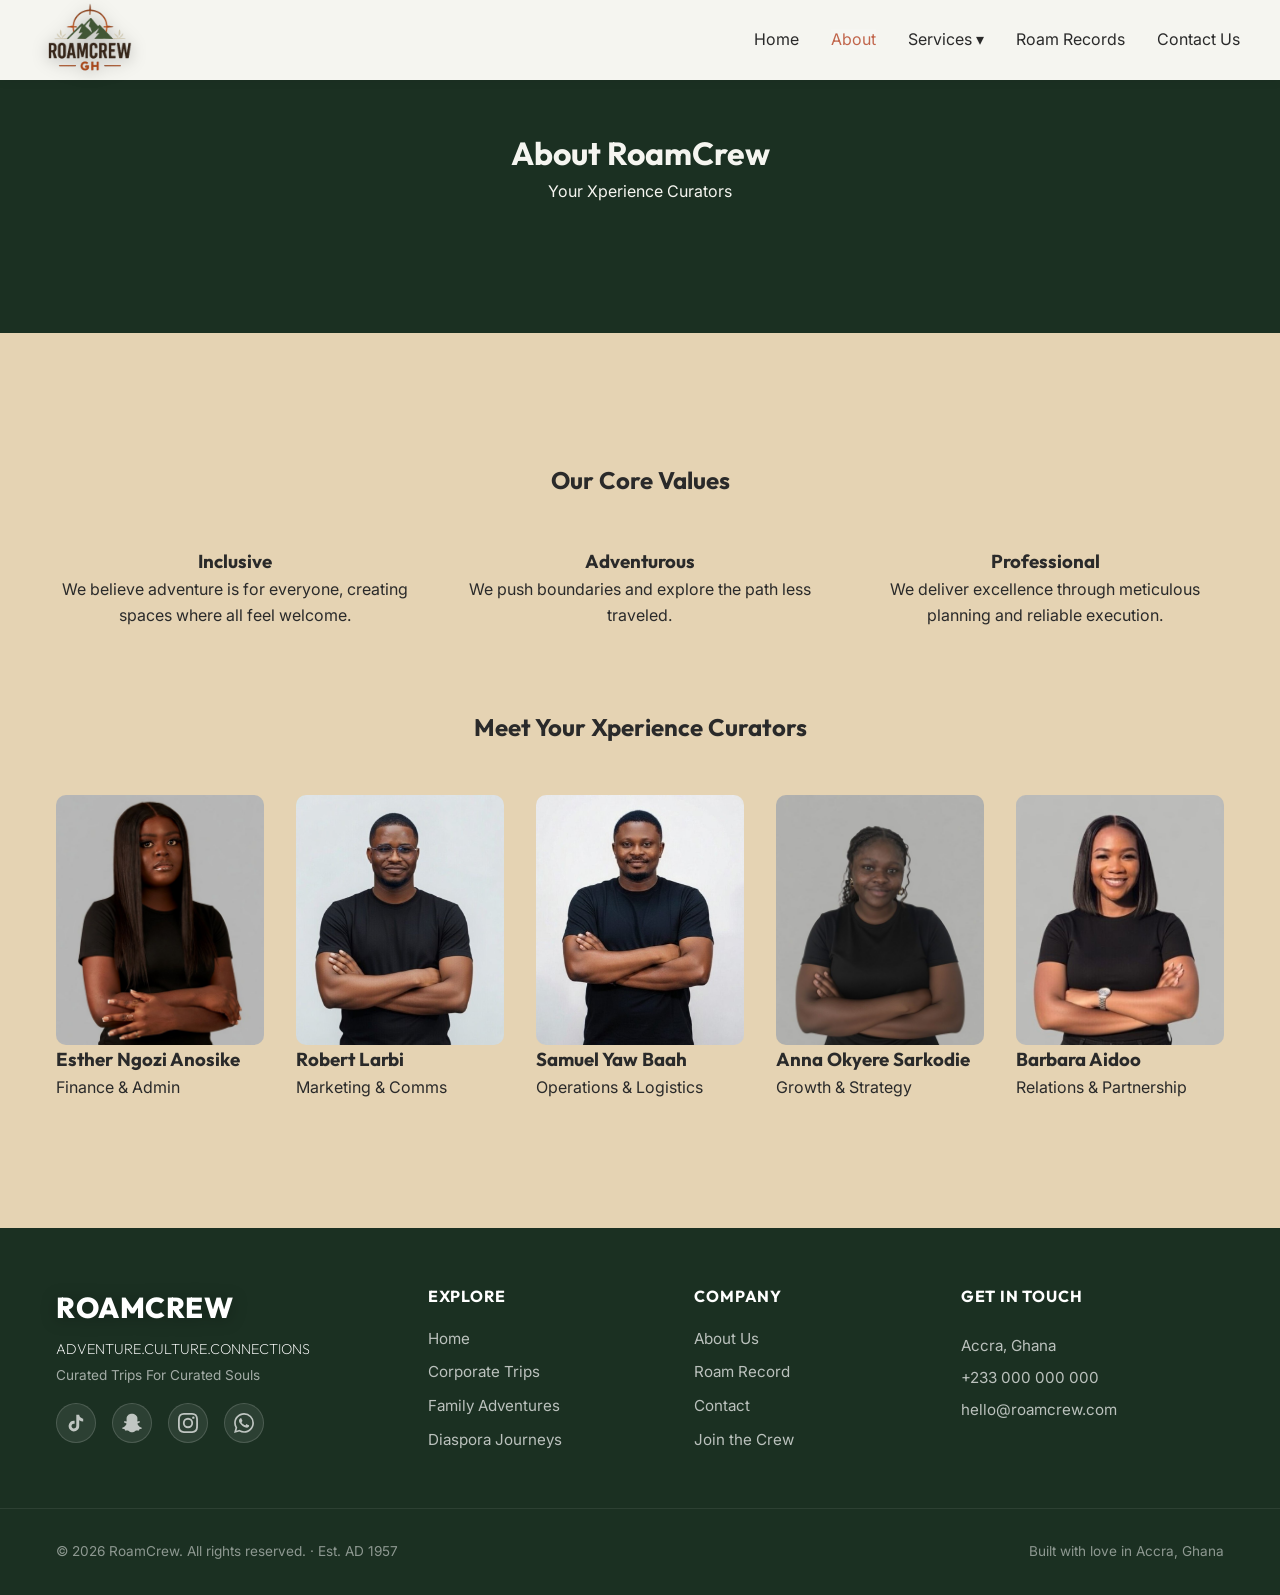
==== commit 24e272dd: "GG_" ====
--- a/about.html
+++ b/about.html
@@ -105,16 +105,16 @@
             <p class="footer-tagline">ADVENTURE.CULTURE.CONNECTIONS</p>
             <p class="footer-desc">Curated Trips For Curated Souls</p>
             <div class="footer-social">
-              <a href="https://www.tiktok.com/@roamcrew" target="_blank" class="social-link" aria-label="TikTok">
+              <a href="https://www.tiktok.com/@roamcrew_gh?_r=1&_t=ZS-95rXiuQY1X3" target="_blank" class="social-link" aria-label="TikTok">
                 <svg viewBox="0 0 24 24" fill="currentColor"><path d="M19.59 6.69a4.83 4.83 0 0 1-3.77-4.25V2h-3.45v13.67a2.89 2.89 0 0 1-5.2 1.74 2.89 2.89 0 0 1 2.31-4.64 2.93 2.93 0 0 1 .88.13V9.4a6.84 6.84 0 0 0-1-.05A6.33 6.33 0 0 0 5 20.1a6.34 6.34 0 0 0 10.86-4.43v-7a8.16 8.16 0 0 0 4.77 1.52v-3.4a4.85 4.85 0 0 1-1-.1z"/></svg>
               </a>
-              <a href="https://www.snapchat.com/add/roamcrew" target="_blank" class="social-link" aria-label="Snapchat">
+              <a href="https://snapchat.com/t/gLEptYtO" target="_blank" class="social-link" aria-label="Snapchat">
                 <svg viewBox="0 0 24 24" fill="currentColor"><path d="M12.206.793c.99 0 4.347.276 5.93 3.821.529 1.193.403 3.219.299 4.847l-.003.06c-.012.18-.022.345-.03.51.075.045.203.09.401.09.3-.016.659-.12 1.033-.301.165-.088.344-.104.464-.104.182 0 .359.029.509.09.45.149.734.479.734.838.015.449-.39.839-1.213 1.168-.089.029-.209.075-.344.119-.45.135-1.139.36-1.333.81-.09.224-.061.524.12.868l.015.015c.06.136 1.526 3.475 4.791 4.014.255.044.435.27.42.509 0 .075-.015.149-.045.225-.24.569-1.273.988-3.146 1.271-.059.091-.12.375-.164.57-.029.179-.074.36-.134.553-.076.271-.27.405-.555.405h-.03c-.135 0-.313-.031-.538-.074-.36-.075-.765-.135-1.273-.135-.3 0-.599.015-.913.074-.6.104-1.123.464-1.723.884-.853.599-1.826 1.288-3.294 1.288-.06 0-.119-.015-.18-.015h-.149c-1.468 0-2.427-.675-3.279-1.288-.599-.42-1.107-.779-1.707-.884-.314-.045-.629-.074-.928-.074-.54 0-.958.089-1.272.149-.211.043-.391.074-.54.074-.374 0-.523-.224-.583-.42-.061-.192-.09-.389-.135-.567-.046-.181-.105-.494-.166-.57-1.918-.222-2.95-.642-3.189-1.226-.031-.063-.052-.15-.055-.225-.015-.243.165-.465.42-.509 3.264-.54 4.73-3.879 4.791-4.02l.016-.029c.18-.345.224-.645.119-.869-.195-.434-.884-.658-1.332-.809-.121-.029-.24-.074-.346-.119-1.107-.435-1.257-.93-1.197-1.273.09-.479.674-.793 1.168-.793.146 0 .27.029.383.074.42.194.789.3 1.104.3.234 0 .384-.06.465-.105l-.046-.569c-.098-1.626-.225-3.651.307-4.837C7.392 1.077 10.739.807 11.727.807l.419-.015h.06z"/></svg>
               </a>
-              <a href="https://www.instagram.com/roamcrew" target="_blank" class="social-link" aria-label="Instagram">
+              <a href="https://www.instagram.com/roamcrew_gh?igsh=MWswZ2FrdWc3YjQ4Yw%3D%3D&utm_source=qr" target="_blank" class="social-link" aria-label="Instagram">
                 <svg viewBox="0 0 24 24" fill="currentColor"><path d="M12 2.16c3.2 0 3.58.01 4.85.07 3.25.15 4.77 1.69 4.92 4.92.06 1.27.07 1.65.07 4.85 0 3.2-.01 3.58-.07 4.85-.15 3.23-1.66 4.77-4.92 4.92-1.27.06-1.65.07-4.85.07-3.2 0-3.58-.01-4.85-.07-3.26-.15-4.77-1.69-4.92-4.92-.06-1.27-.07-1.65-.07-4.85 0-3.2.01-3.58.07-4.85.15-3.23 1.66-4.77 4.92-4.92 1.27-.06 1.65-.07 4.85-.07zM12 0C8.74 0 8.33.01 7.05.07 2.7.27.27 2.7.07 7.05.01 8.33 0 8.74 0 12s.01 3.67.07 4.95c.2 4.35 2.63 6.78 6.98 6.98 1.28.06 1.69.07 4.95.07s3.67-.01 4.95-.07c4.35-.2 6.78-2.63 6.98-6.98.06-1.28.07-1.69.07-4.95s-.01-3.67-.07-4.95c-.2-4.35-2.63-6.78-6.98-6.98C15.67.01 15.26 0 12 0zm0 5.84a6.16 6.16 0 1 0 0 12.32 6.16 6.16 0 0 0 0-12.32zM12 16a4 4 0 1 1 0-8 4 4 0 0 1 0 8zm7.85-10.4a1.44 1.44 0 1 1-2.88 0 1.44 1.44 0 0 1 2.88 0z"/></svg>
               </a>
-              <a href="https://wa.me/233000000000" target="_blank" class="social-link" aria-label="WhatsApp">
+              <a href="https://wa.link/j1wsnl" target="_blank" class="social-link" aria-label="WhatsApp">
                 <svg viewBox="0 0 24 24" fill="currentColor"><path d="M17.472 14.382c-.297-.149-1.758-.867-2.03-.967-.273-.099-.471-.148-.67.15-.197.297-.767.966-.94 1.164-.173.199-.347.223-.644.075-.297-.15-1.255-.463-2.39-1.475-.883-.788-1.48-1.761-1.653-2.059-.173-.297-.018-.458.13-.606.134-.133.298-.347.446-.52.149-.174.198-.298.298-.497.099-.198.05-.371-.025-.52-.075-.149-.669-1.612-.916-2.207-.242-.579-.487-.5-.669-.51-.173-.008-.371-.01-.57-.01-.198 0-.52.074-.792.372-.272.297-1.04 1.016-1.04 2.479 0 1.462 1.065 2.875 1.213 3.074.149.198 2.096 3.2 5.077 4.487.709.306 1.262.489 1.694.625.712.227 1.36.195 1.871.118.571-.085 1.758-.719 2.006-1.413.248-.694.248-1.289.173-1.413-.074-.124-.272-.198-.57-.347m-5.421 7.403h-.004a9.87 9.87 0 01-5.031-1.378l-.361-.214-3.741.982.998-3.648-.235-.374a9.86 9.86 0 01-1.51-5.26c.001-5.45 4.436-9.884 9.888-9.884 2.64 0 5.122 1.03 6.988 2.898a9.825 9.825 0 012.893 6.994c-.003 5.45-4.437 9.884-9.885 9.884m8.413-18.297A11.815 11.815 0 0012.05 0C5.495 0 .16 5.335.157 11.892c0 2.096.547 4.142 1.588 5.945L.057 24l6.305-1.654a11.882 11.882 0 005.683 1.448h.005c6.554 0 11.89-5.335 11.893-11.893a11.821 11.821 0 00-3.48-8.413z"/></svg>
               </a>
             </div>
--- a/style.css
+++ b/style.css
@@ -234,7 +234,6 @@
 footer {
   background-color: var(--color-forest-green);
   color: var(--color-cream);
-  margin-top: var(--spacing-xl);
 }
 
 .footer-top {
@@ -450,6 +449,11 @@
 /* Sections */
 .section {
   padding: var(--spacing-xl) 0;
+}
+
+/* Preserve horizontal padding when section and container are on same element */
+.section.container {
+  padding: var(--spacing-xl) var(--spacing-sm);
 }
 
 .section-title {
@@ -1486,6 +1490,46 @@
   .testimonial-text {
     font-size: 0.95rem;
   }
+
+  /* Subtle card scaling for mobile aesthetics */
+  .adventure-grid,
+  .services-grid {
+    grid-template-columns: repeat(auto-fit, minmax(280px, 1fr));
+  }
+
+  .adventure-card,
+  .adventure-card.card-image-bg,
+  .adventure-card.tbd {
+    min-height: 360px;
+  }
+
+  .card-image img {
+    height: 260px;
+  }
+
+  .card-content {
+    padding: 1rem;
+  }
+
+  .service-card {
+    padding: 1rem;
+  }
+
+  .team-img {
+    height: 240px !important;
+    object-position: top center;
+  }
+
+  /* Ensure sections that combine .section and .container keep horizontal breathing room */
+  .section.container {
+    padding-left: var(--spacing-sm);
+    padding-right: var(--spacing-sm);
+  }
+}
+
+/* Team Section */
+.team-img {
+  object-position: top center;
 }
 
 /* Animations */
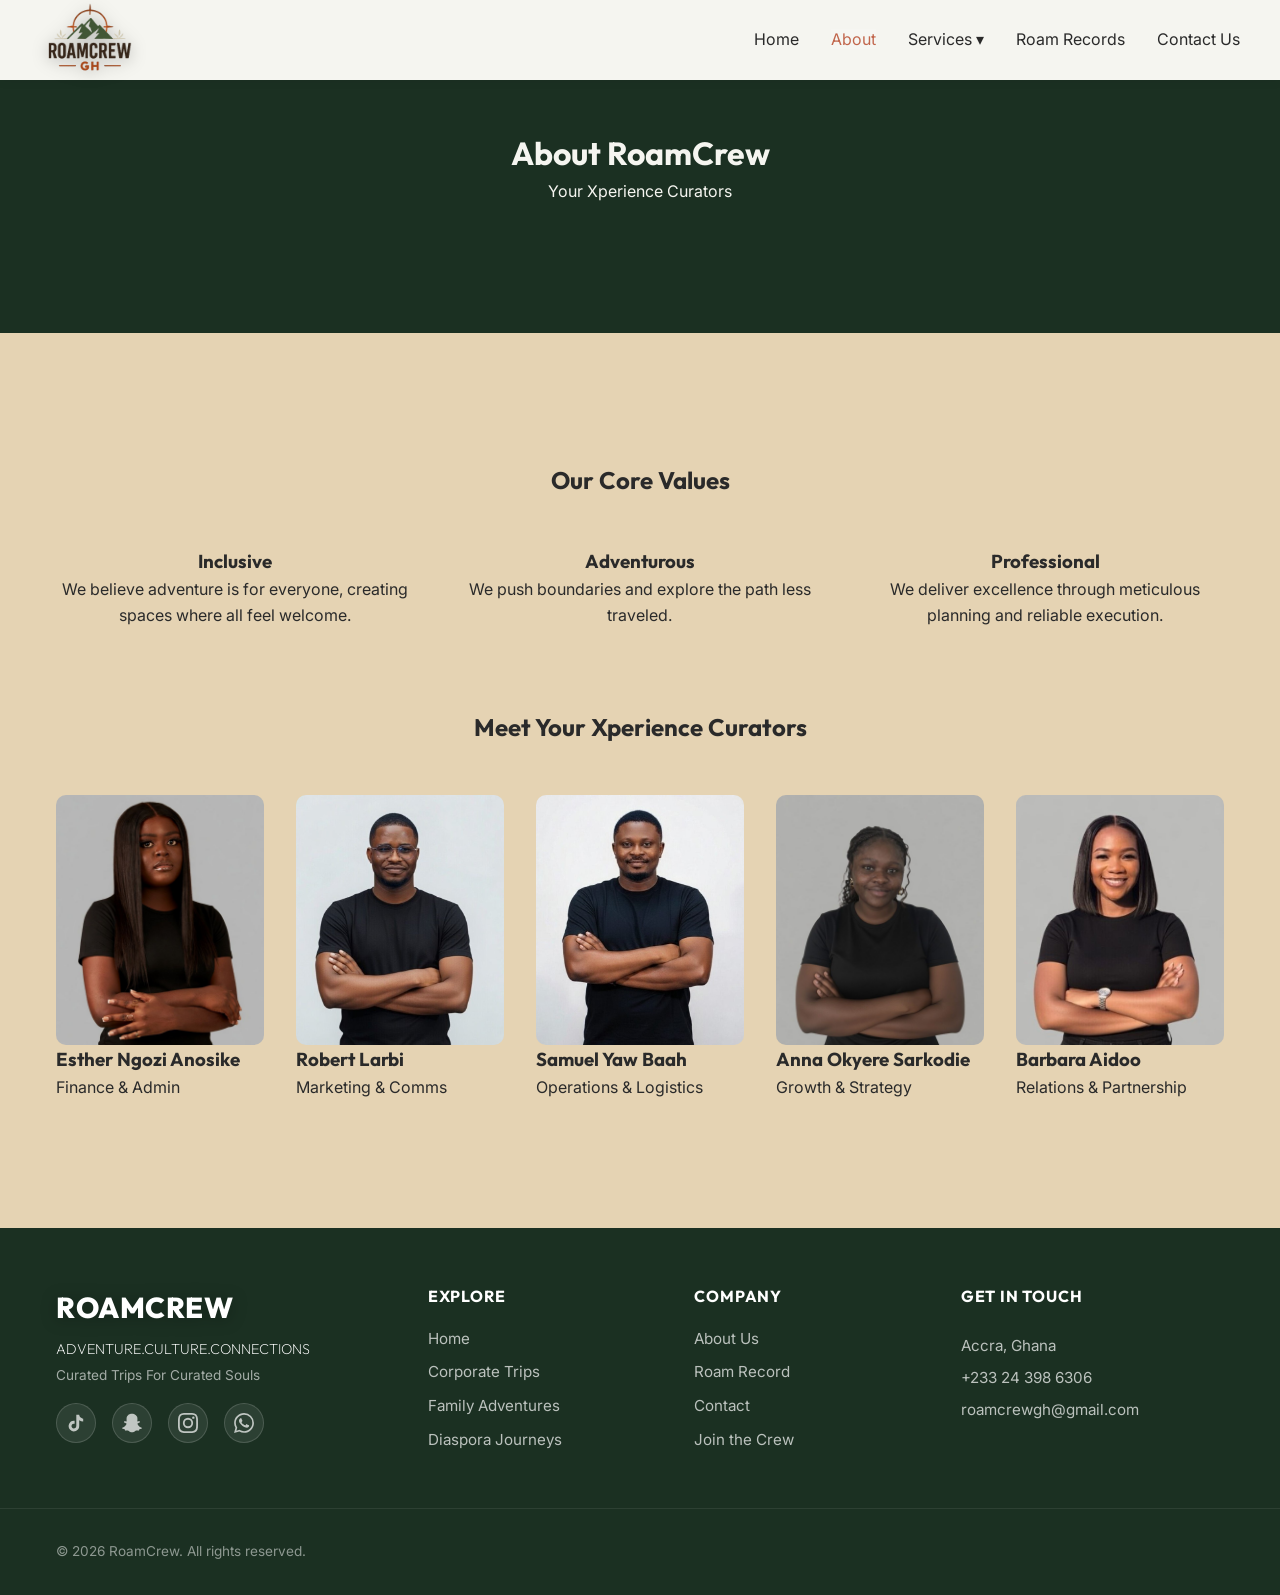
==== commit 9d7ed345: "RC" ====
--- a/about.html
+++ b/about.html
@@ -140,16 +140,16 @@
           <div class="footer-contact">
             <h4>Get in Touch</h4>
             <p>Accra, Ghana</p>
-            <p><a href="tel:+233000000000">+233 000 000 000</a></p>
-            <p><a href="mailto:hello@roamcrew.com">hello@roamcrew.com</a></p>
+            <p><a href="tel:+233243986306">+233 24 398 6306</a></p>
+            <p><a href="mailto:roamcrewgh@gmail.com">roamcrewgh@gmail.com</a></p>
           </div>
         </div>
       </div>
     </div>
     <div class="footer-bottom">
       <div class="container">
-        <p>&copy; 2026 RoamCrew. All rights reserved. · Est. AD 1957</p>
-        <p>Built with love in Accra, Ghana</p>
+        <p>&copy; 2026 RoamCrew. All rights reserved.</p>
+
       </div>
     </div>
   </footer>
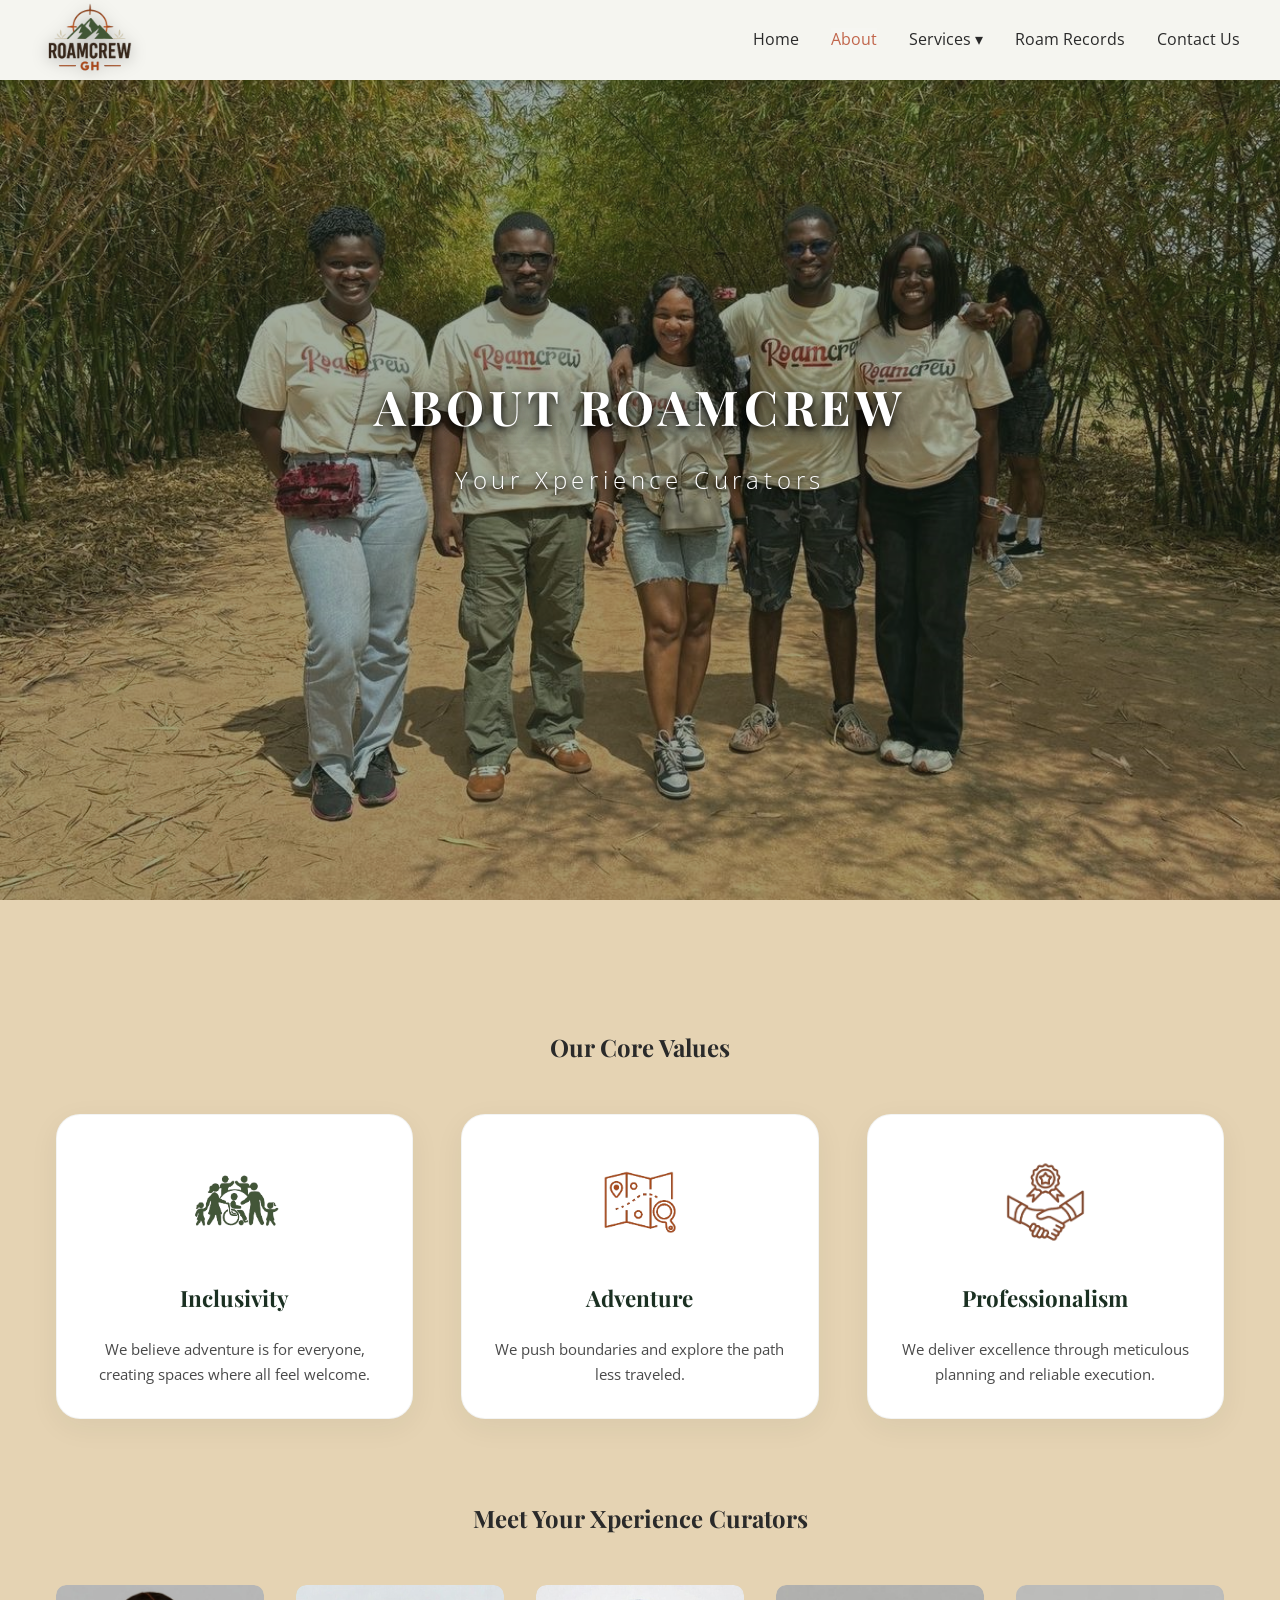
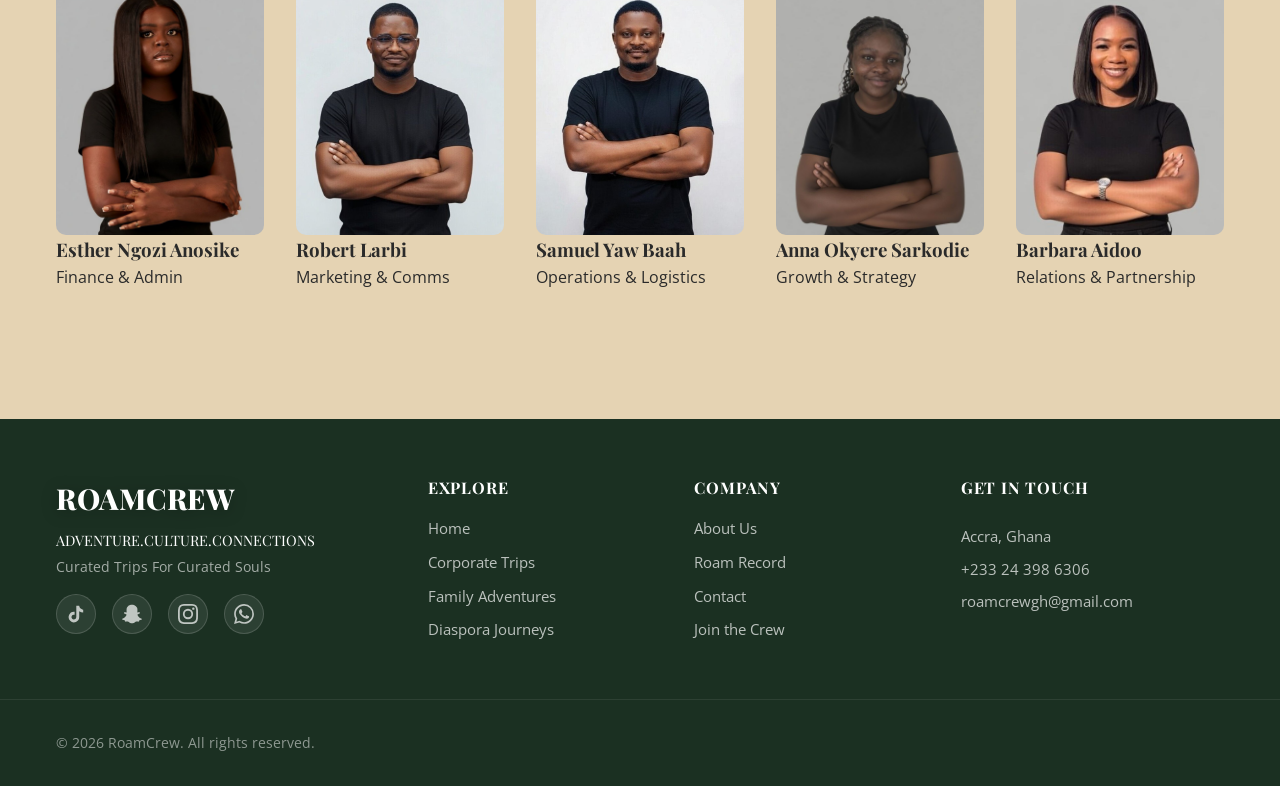
==== commit b13803b3: "rr" ====
--- a/about.html
+++ b/about.html
@@ -7,7 +7,7 @@
   <link rel="icon" type="image/png" href="assets/roamcrew-logo_favi.jpg" />
   <link rel="preconnect" href="https://fonts.googleapis.com">
   <link rel="preconnect" href="https://fonts.gstatic.com" crossorigin>
-  <link href="https://fonts.googleapis.com/css2?family=Inter:wght@400;500;600&family=Outfit:wght@700;800&display=swap" rel="stylesheet">
+<link href="https://fonts.googleapis.com/css2?family=Playfair+Display:wght@400;500;600;700&family=Open+Sans:wght@400;500;600;700&display=swap" rel="stylesheet">
   <link rel="stylesheet" href="style.css">
 </head>
 <body>
@@ -38,8 +38,10 @@
     </div>
   </nav>
 
-  <header class="page-header" style="background-color: var(--color-forest-green); color: var(--color-cream); padding: var(--spacing-xl) 0; text-align: center;">
-    <div class="container">
+  <header class="hero">
+    <img src="assets/About_hero.jpg" alt="About RoamCrew" class="hero-img">
+    <div class="hero-overlay"></div>
+    <div class="container hero-content">
       <h1 data-reveal>About RoamCrew</h1>
       <p data-reveal>Your Xperience Curators</p>
     </div>
@@ -49,16 +51,25 @@
     <section class="values" style="text-align: center; margin-bottom: 5rem;">
       <h2 data-reveal>Our Core Values</h2>
       <div class="values-grid" style="display: grid; grid-template-columns: repeat(auto-fit, minmax(200px, 1fr)); gap: 3rem; margin-top: 3rem;">
-        <div class="value-item" data-reveal>
-          <h3>Inclusive</h3>
+        <div class="value-card" data-reveal>
+          <div class="value-icon-wrap">
+            <img src="assets/Inclusivity.png" alt="Inclusive" class="value-icon-img">
+          </div>
+          <h3>Inclusivity</h3>
           <p>We believe adventure is for everyone, creating spaces where all feel welcome.</p>
         </div>
-        <div class="value-item" data-reveal>
-          <h3>Adventurous</h3>
+        <div class="value-card" data-reveal>
+          <div class="value-icon-wrap">
+            <img src="assets/Adventure.png" alt="Adventurous" class="value-icon-img">
+          </div>
+          <h3>Adventure</h3>
           <p>We push boundaries and explore the path less traveled.</p>
         </div>
-        <div class="value-item" data-reveal>
-          <h3>Professional</h3>
+        <div class="value-card" data-reveal>
+          <div class="value-icon-wrap">
+            <img src="assets/Professionalism.png" alt="Professional" class="value-icon-img">
+          </div>
+          <h3>Professionalism</h3>
           <p>We deliver excellence through meticulous planning and reliable execution.</p>
         </div>
       </div>
--- a/style.css
+++ b/style.css
@@ -8,8 +8,8 @@
   --color-white: #FFFFFF;
 
   /* Typography */
-  --font-primary: 'Outfit', sans-serif;
-  --font-secondary: 'Inter', sans-serif;
+--font-primary: 'Playfair Display', serif;
+--font-secondary: 'Open Sans', sans-serif;
 
   /* Spacing */
   --spacing-xs: 0.5rem;
@@ -416,6 +416,16 @@
   object-fit: cover;
 }
 
+.hero-img {
+  position: absolute;
+  top: var(--nav-height);
+  left: 0;
+  width: 100%;
+  height: calc(100% - var(--nav-height));
+  object-fit: cover;
+  z-index: -2;
+}
+
 .hero-overlay {
   position: absolute;
   top: 0;
@@ -431,6 +441,11 @@
   margin-bottom: 1rem;
   text-transform: uppercase;
   letter-spacing: 0.1em;
+  color: #fff;
+  text-shadow:
+    0 3px 6px rgba(0, 0, 0, 0.85),
+    0 6px 20px rgba(0, 0, 0, 0.7),
+    0 12px 40px rgba(0, 0, 0, 0.5);
 }
 
 .hero-content p {
@@ -438,6 +453,11 @@
   margin-bottom: 2rem;
   font-weight: 300;
   letter-spacing: 0.2em;
+  color: #fff;
+  text-shadow:
+    0 2px 5px rgba(0, 0, 0, 0.8),
+    0 5px 15px rgba(0, 0, 0, 0.65),
+    0 10px 30px rgba(0, 0, 0, 0.5);
 }
 
 .hero-actions {
@@ -668,34 +688,228 @@
   opacity: 0.9;
 }
 
-/* Loyalty Section */
+/* --- Image Lightbox Modal --- */
+.modal-overlay {
+  position: fixed;
+  inset: 0;
+  background: rgba(0, 0, 0, 0.92);
+  display: flex;
+  align-items: center;
+  justify-content: center;
+  z-index: 2000;
+  opacity: 0;
+  pointer-events: none;
+  transition: opacity 0.4s ease;
+  padding: 2rem;
+}
+
+.modal-overlay.active {
+  opacity: 1;
+  pointer-events: all;
+}
+
+.lightbox-content {
+  position: relative;
+  max-width: 90vw;
+  max-height: 90vh;
+  display: flex;
+  align-items: center;
+  justify-content: center;
+  transform: scale(0.9);
+  transition: transform 0.4s cubic-bezier(0.34, 1.56, 0.64, 1);
+}
+
+.modal-overlay.active .lightbox-content {
+  transform: scale(1);
+}
+
+.lightbox-img {
+  max-width: 100%;
+  max-height: 85vh;
+  border-radius: var(--radius-md);
+  box-shadow: 0 20px 60px rgba(0, 0, 0, 0.5);
+  object-fit: contain;
+}
+
+.lightbox-close {
+  position: absolute;
+  top: -48px;
+  right: 0;
+  background: none;
+  border: none;
+  color: var(--color-white);
+  font-size: 2.5rem;
+  cursor: pointer;
+  line-height: 1;
+  opacity: 0.8;
+  transition: opacity 0.2s ease, transform 0.2s ease;
+  z-index: 10;
+}
+
+.lightbox-close:hover {
+  opacity: 1;
+  transform: scale(1.1);
+}
+
+.lightbox-caption {
+  position: absolute;
+  bottom: -48px;
+  left: 0;
+  right: 0;
+  text-align: center;
+  color: var(--color-white);
+  font-family: var(--font-primary);
+  font-size: 1.2rem;
+  opacity: 0.9;
+}
+
+/* ===== NEW LOYALTY SECTION ===== */
 .loyalty-section {
-  background-color: var(--color-forest-green);
-  color: var(--color-cream);
-  padding: var(--spacing-lg) 0;
+  background: linear-gradient(135deg, #f5ede0 0%, #f0e6d3 100%);
+  position: relative;
+  overflow: hidden;
+  padding: 4rem 0;
+}
+.loyalty-section::before {
+  content: '';
+  position: absolute;
+  width: 600px; height: 600px;
+  background: radial-gradient(circle, rgba(193, 102, 76, 0.12), transparent 70%);
+  top: -200px; right: -200px;
+  pointer-events: none;
+}
+.loyalty-inner { text-align: center; max-width: 700px; margin: 0 auto; position: relative; z-index: 1; }
+.loyalty-badge-wrap { margin-bottom: 1rem; }
+.loyalty-badge {
+  display: inline-block;
+  font-size: 0.7rem; font-weight: 700; letter-spacing: 0.2em;
+  text-transform: uppercase; color: var(--color-forest-green);
+  background: rgba(27, 48, 34, 0.1); border: 1px solid rgba(27, 48, 34, 0.3);
+  padding: 0.4rem 1rem; border-radius: 9999px;
+}
+.loyalty-title { font-size: clamp(2rem, 4vw, 3rem); color: var(--color-forest-green); margin-bottom: 1rem; font-weight: 900; }
+.loyalty-desc { font-size: 1.05rem; color: #555555; margin-bottom: 2.5rem; }
+
+.loyalty-perks {
+  display: flex; align-items: center; justify-content: center;
+  gap: 2rem; margin-bottom: 2.5rem; flex-wrap: wrap;
+}
+.loyalty-perk {
+  background: #ffffff; border-radius: 24px; padding: 1.75rem 2.5rem;
+  display: flex; flex-direction: column; align-items: center;
+  box-shadow: 0 8px 32px rgba(28,28,28,0.12); border: 1px solid rgba(196, 185, 154, 0.3);
+  transition: transform 0.4s cubic-bezier(0.34, 1.56, 0.64, 1);
+}
+.loyalty-perk:hover { transform: scale(1.05); }
+.perk-percent { font-size: 3.5rem; font-weight: 900; color: var(--color-terracotta); line-height: 1; }
+.perk-label { font-weight: 700; font-size: 1rem; color: var(--color-forest-green); margin-top: 0.25rem; }
+.perk-note { font-size: 0.8rem; color: #555555; margin-top: 0.25rem; }
+.loyalty-divider { font-size: 2rem; font-weight: 900; color: var(--color-terracotta); opacity: 0.5; }
+.loyalty-fine { margin-top: 1rem; font-size: 0.8rem; color: #555555; opacity: 0.7; }
+
+/* ===== JOIN MODAL STYLES ===== */
+#joinModal.modal-overlay {
+  z-index: 10000;
+  background: rgba(20, 20, 20, 0.75);
+  backdrop-filter: blur(8px);
+  padding: 1.5rem;
+}
+.modal-box {
+  background: #ffffff; border-radius: 40px; padding: 2.5rem; width: 100%; max-width: 480px;
+  position: relative; box-shadow: 0 40px 100px rgba(28,28,28,0.25);
+  transform: translateY(20px) scale(0.96);
+  transition: transform 0.4s cubic-bezier(0.34, 1.56, 0.64, 1);
+}
+#joinModal.modal-overlay.active .modal-box { transform: translateY(0) scale(1); }
+.modal-close {
+  position: absolute; top: 1.25rem; right: 1.25rem; width: 36px; height: 36px;
+  background: rgba(0,0,0,0.06); border-radius: 50%; display: flex;
+  align-items: center; justify-content: center; font-size: 0.9rem; color: #555555;
+  cursor: pointer; border: none;
+}
+.modal-close:hover { background: rgba(0,0,0,0.12); }
+.modal-logo { display: block; height: 60px; width: auto; margin: 0 auto 0.75rem; }
+.modal-title { font-size: 1.75rem; font-weight: 700; color: var(--color-forest-green); text-align: center; margin-bottom: 0.5rem; }
+.modal-sub { font-size: 0.9rem; color: #555555; text-align: center; line-height: 1.6; margin-bottom: 1.75rem; }
+.modal-form { display: flex; flex-direction: column; gap: 0.75rem; }
+.modal-input {
+  width: 100%; padding: 0.85rem 1.1rem; border: 1.5px solid rgba(196, 185, 154, 0.5);
+  border-radius: 8px; font-size: 0.95rem; color: #1c1c1c; background: #faf8f5;
+  outline: none; transition: border-color 0.2s;
+}
+.modal-input:focus { border-color: var(--color-forest-green); background: #ffffff; }
+.modal-fine { text-align: center; font-size: 0.78rem; color: rgba(74,74,74,0.5); margin-top: 0.75rem; }
+.btn-full { width: 100%; }
+
+/* ===== TOAST ===== */
+.toast {
+  position: fixed; bottom: 6rem; right: 2rem; z-index: 20000;
+  background: var(--color-forest-green); color: #ffffff; padding: 1rem 1.5rem; border-radius: 9999px;
+  display: flex; align-items: center; gap: 0.5rem; font-weight: 600; font-size: 0.9rem;
+  box-shadow: 0 20px 60px rgba(28,28,28,0.18);
+  transform: translateY(20px); opacity: 0; pointer-events: none;
+  transition: all 0.4s cubic-bezier(0.34, 1.56, 0.64, 1);
+}
+.toast.show { opacity: 1; transform: translateY(0); }
+
+/* ===== CONTACT OVERLAY POPUP ===== */
+.contact-overlay {
+  position: fixed;
+  inset: 0;
+  background: rgba(27, 48, 34, 0.8);
+  backdrop-filter: blur(4px);
+  display: flex;
+  align-items: center;
+  justify-content: center;
+  z-index: 3000;
+  opacity: 0;
+  pointer-events: none;
+  transition: opacity 0.4s var(--ease-smooth);
+  padding: 2rem;
+}
+
+.contact-overlay.show {
+  opacity: 1;
+  pointer-events: all;
+}
+
+.contact-popup {
+  background: var(--color-white);
+  padding: 3rem 2.5rem;
+  border-radius: var(--radius-md);
+  box-shadow: 0 50px 100px rgba(0,0,0,0.3);
   text-align: center;
-}
-
-.loyalty-box {
-  max-width: 800px;
-  margin: 0 auto;
-}
-
-.discount-grid {
-  display: flex;
-  justify-content: center;
-  gap: var(--spacing-lg);
-  margin-top: var(--spacing-md);
-}
-
-.discount-item .percentage {
-  display: block;
-  font-size: 3rem;
+  max-width: 400px;
+  max-height: 90vh;
+  transform: scale(0.7) translateY(30px);
+  transition: transform 0.4s cubic-bezier(0.34, 1.56, 0.64, 1);
+}
+
+
+.contact-overlay.show .contact-popup {
+  transform: scale(1) translateY(0);
+}
+
+.contact-popup div {
   font-family: var(--font-primary);
-  color: var(--color-terracotta);
-}
-
-/* Trust Badges */
+  font-size: clamp(1.2rem, 4vw, 1.5rem);
+  font-weight: 600;
+  color: var(--color-forest-green);
+  line-height: 1.4;
+}
+
+@media (max-width: 480px) {
+  .contact-popup {
+    padding: 2rem 1.5rem;
+    margin: 1rem;
+  }
+}
+
+
+@media (max-width: 768px) {
+  .loyalty-perks { gap: 1rem; }
+  .loyalty-perk { padding: 1.25rem 2rem; width: 100%; max-width: 250px; }
+}
 .trust-badges {
   /*background-color: var(--color-cream);*/
   padding: 1.5rem 0;
@@ -1011,6 +1225,7 @@
   display: flex;
   flex-direction: column;
   gap: 0.35rem;
+  will-change: transform;
 }
 
 .stat-number {
@@ -1034,6 +1249,20 @@
   align-items: center;
   justify-content: center;
   height: 100%;
+  position: relative;
+}
+
+.why-visual::before {
+  content: '';
+  position: absolute;
+  top: 50%;
+  left: 50%;
+  transform: translate(-50%, -50%);
+  width: 140%;
+  height: 140%;
+  background: radial-gradient(circle, rgba(193, 102, 76, 0.12) 0%, rgba(27, 48, 34, 0.08) 40%, transparent 70%);
+  pointer-events: none;
+  z-index: 0;
 }
 
 .why-bars {
@@ -1041,22 +1270,41 @@
   flex-direction: column;
   gap: 1rem;
   width: 100%;
-  max-width: 480px;
+  max-width: 580px;
   padding: 0 1rem;
+  perspective: 1000px;
 }
 
 .why-bar {
   position: relative;
   width: 100%;
-  min-height: 120px;
+  min-height: 90px;
   border-radius: var(--radius-lg);
   display: flex;
   align-items: center;
-  padding: 1.25rem 1.5rem;
+  padding: 1rem 1.25rem;
   cursor: pointer;
   transition: all 0.5s cubic-bezier(0.34, 1.56, 0.64, 1);
   overflow: hidden;
   box-shadow: 0 8px 30px rgba(0,0,0,0.08);
+  transform-style: preserve-3d;
+}
+
+.why-bar::before {
+  content: '';
+  position: absolute;
+  top: 0;
+  left: -100%;
+  width: 60%;
+  height: 100%;
+  background: linear-gradient(90deg, transparent, rgba(255,255,255,0.15), transparent);
+  transform: skewX(-20deg);
+  transition: left 0.7s ease;
+  pointer-events: none;
+}
+
+.why-bar:hover::before {
+  left: 140%;
 }
 
 .why-bar-1 {
@@ -1080,11 +1328,16 @@
   transition: all 0.5s cubic-bezier(0.34, 1.56, 0.64, 1);
 }
 
-.why-bar-emoji {
-  font-size: 2.5rem;
-  display: block;
+.why-bar-icon {
+  width: 40px;
+  height: 40px;
   flex-shrink: 0;
+  color: var(--color-white);
   transition: transform 0.4s var(--ease-bounce);
+}
+
+.why-bar-3 .why-bar-icon {
+  color: var(--color-forest-green);
 }
 
 .why-bar-text h4 {
@@ -1112,19 +1365,27 @@
   color: rgba(27, 48, 34, 0.85);
 }
 
-/* Hover Effects */
-.why-bar:hover {
+/* Hover & Active Effects */
+.why-bar:hover,
+.why-bar.active {
   transform: translateY(-6px) scale(1.02);
   box-shadow: 0 20px 45px rgba(0,0,0,0.12);
   z-index: 2;
 }
 
-.why-bar:hover .why-bar-emoji {
+.why-bar:hover .why-bar-icon,
+.why-bar.active .why-bar-icon {
   transform: scale(1.15) rotate(-5deg);
 }
 
-.why-bar:hover .why-bar-inner {
+.why-bar:hover .why-bar-inner,
+.why-bar.active .why-bar-inner {
   gap: 1.15rem;
+}
+
+.why-bar:hover::before,
+.why-bar.active::before {
+  left: 140%;
 }
 
 /* Bar entrance animation */
@@ -1185,16 +1446,23 @@
   .why-bars {
     gap: 0.75rem;
     height: auto;
+    perspective: none;
   }
 
   .why-bar {
-    min-height: 100px;
-    padding: 1rem;
+    min-height: 80px;
+    padding: 0.875rem 1rem;
     gap: 0.75rem;
-  }
-
-  .why-bar-emoji {
-    font-size: 2rem;
+    transform-style: flat;
+  }
+
+  .why-bar::before {
+    display: none;
+  }
+
+  .why-bar-icon {
+    width: 32px;
+    height: 32px;
   }
 
   .why-bar-text h4 {
@@ -1532,6 +1800,117 @@
   object-position: top center;
 }
 
+/* Value Cards */
+.value-card {
+  background: var(--color-white);
+  border-radius: var(--radius-lg);
+  padding: var(--spacing-md);
+  box-shadow: 0 8px 30px rgba(27, 48, 34, 0.06);
+  border: 1px solid rgba(27, 48, 34, 0.05);
+  transition: all 0.5s cubic-bezier(0.34, 1.56, 0.64, 1);
+  display: flex;
+  flex-direction: column;
+  align-items: center;
+  gap: var(--spacing-sm);
+}
+
+.value-card:hover {
+  transform: translateY(-12px) scale(1.03);
+  box-shadow: 0 24px 50px rgba(27, 48, 34, 0.15);
+  border-color: rgba(193, 102, 76, 0.35);
+}
+
+.value-card:hover .value-icon-img {
+  transform: scale(1.15) rotate(-4deg);
+}
+
+/* Team Cards Hover */
+.team-card {
+  position: relative;
+  display: block;
+  overflow: hidden;
+  border-radius: 10px;
+  transition: all 0.5s cubic-bezier(0.34, 1.56, 0.64, 1);
+}
+
+.team-card::before {
+  content: '';
+  position: absolute;
+  inset: 0;
+  background: linear-gradient(to top, rgba(27, 48, 34, 0.7) 0%, transparent 60%);
+  opacity: 0;
+  transition: opacity 0.5s ease;
+  z-index: 1;
+  border-radius: 10px;
+}
+
+.team-card:hover {
+  transform: translateY(-10px) scale(1.02);
+  box-shadow: 0 24px 50px rgba(27, 48, 34, 0.18);
+}
+
+.team-card:hover::before {
+  opacity: 1;
+}
+
+.team-card .team-img {
+  transition: transform 0.7s cubic-bezier(0.16, 1, 0.3, 1);
+}
+
+.team-card:hover .team-img {
+  transform: scale(1.08);
+}
+
+.team-card h3,
+.team-card p {
+  position: relative;
+  z-index: 2;
+  transition: transform 0.4s cubic-bezier(0.16, 1, 0.3, 1), color 0.3s ease;
+}
+
+.team-card:hover h3 {
+  transform: translateY(-4px);
+  color: var(--color-white);
+}
+
+.team-card:hover p {
+  transform: translateY(-2px);
+  color: var(--color-white);
+}
+
+.value-icon-wrap {
+  display: flex;
+  align-items: center;
+  justify-content: center;
+  margin-bottom: var(--spacing-xs);
+}
+
+.value-icon {
+  width: 32px;
+  height: 32px;
+  color: var(--color-white);
+}
+
+.value-icon-img {
+  width: 110px;
+  height: 110px;
+  object-fit: contain;
+  transition: transform 0.5s cubic-bezier(0.34, 1.56, 0.64, 1);
+}
+
+.value-card h3 {
+  color: var(--color-forest-green);
+  font-size: 1.4rem;
+  margin-bottom: 0.25rem;
+}
+
+.value-card p {
+  color: var(--color-charcoal);
+  font-size: 0.95rem;
+  line-height: 1.6;
+  opacity: 0.85;
+}
+
 /* Animations */
 [data-reveal] {
   opacity: 0;
@@ -1575,6 +1954,14 @@
 
   .nav-logo img {
     height: 50px;
+  }
+
+  .hero-img {
+    top: var(--nav-height);
+    height: calc(100% - var(--nav-height));
+    width: 100%;
+    left: 0;
+    object-fit: cover;
   }
 
   .hero-content h1 {
